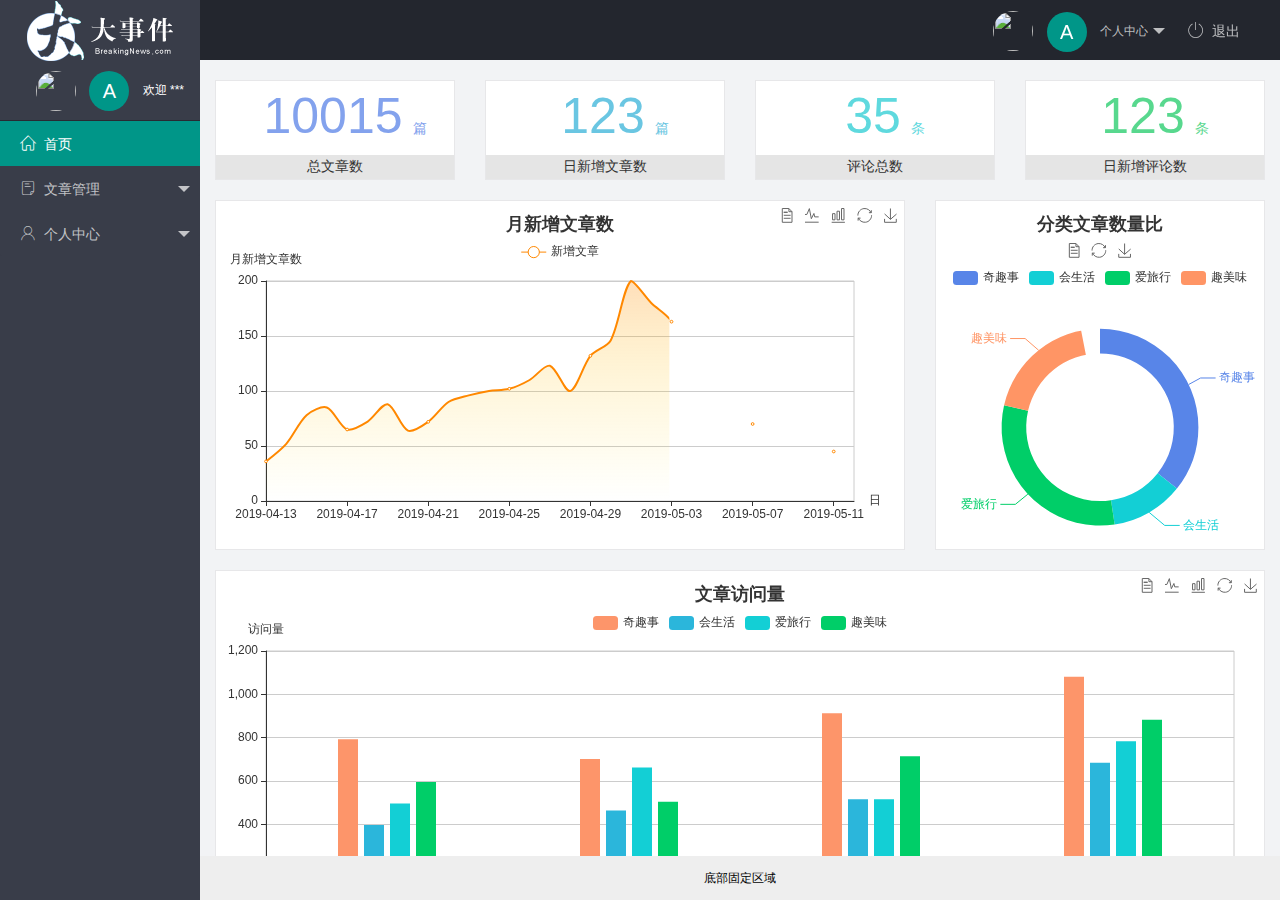
==== index.html @ 69f1c102 "5.17下午" ====
<!DOCTYPE html>
<html lang="en">
  <head>
    <meta charset="UTF-8" />
    <meta http-equiv="X-UA-Compatible" content="IE=edge" />
    <meta name="viewport" content="width=device-width, initial-scale=1.0" />
    <title>Document</title>
    <link rel="stylesheet" href="/assets/lib/layui/css/layui.css" />
    <link rel="stylesheet" href="/assets/fonts/iconfont.css">
    <link rel="stylesheet" href="/assets/css/index.css">
  </head>
  <body>
    <div class="layui-layout layui-layout-admin">
      <div class="layui-header">
        <div class="layui-logo layui-hide-xs layui-bg-black">
          <img src="/assets/images/logo.png" alt="" />
        </div>

        <ul class="layui-nav layui-layout-right">
          <li class="layui-nav-item layui-hide layui-show-md-inline-block">
            <a href="javascript:;" class="userinfo">
                <img src="http://t.cn/RCzsdCq" class="layui-nav-img" />
                <span class="text-avatar">A</span>
                个人中心
              </a>
            <dl class="layui-nav-child">
              <dd><a href="">基本资料</a></dd>
              <dd><a href="">更换头像</a></dd>
              <dd><a href="">重置密码</a></dd>
            </dl>
          </li>
          <li class="layui-nav-item" lay-header-event="menuRight" lay-unselect>
            <a href="javascript:;"><span class="iconfont icon-tuichu"></span>退出</a>
        </li>
        </ul>
      </div>

      <div class="layui-side layui-bg-black">
        <div class="layui-side-scroll">
            <!-- 左侧侧边栏上面头像 -->
        <div class="userinfo">
        <img src="http://t.cn/RCzsdCq" class="layui-nav-img" />
         <span class="text-avatar">A</span>
         <span id="welcome">欢迎 ***</span>
           </div>
            <!-- 左侧导航区域（可配合layui已有的垂直导航） -->
            <ul class="layui-nav layui-nav-tree" lay-shrink="all">
                <li class="layui-nav-item layui-this">
                    <a href="/home/dashboard.html" target="fm"><span class="iconfont icon-home"></span>首页</a>
                  </li>
                <li class="layui-nav-item">
                    <a class="" href="javascript:;"><span class="iconfont icon-16"></span>文章管理</a>
                    <dl class="layui-nav-child">
                        <dd><a href="javascript:;"><i class="layui-icon layui-icon-app"></i>文章类别</a></dd>
                        <dd><a href="javascript:;"><i class="layui-icon layui-icon-app"></i>文章列表</a></dd>
                        <dd><a href="javascript:;"><i class="layui-icon layui-icon-app"></i>发布文章</a></dd>
                    </dl>
                </li>
                <li class="layui-nav-item">
                    <a href="javascript:;"><span class="iconfont icon-user"></span>个人中心</a>
                    <dl class="layui-nav-child">
                        <dd><a href="javascript:;"><i class="layui-icon layui-icon-app"></i>基本资料</a></dd>
                        <dd><a href="javascript:;"><i class="layui-icon layui-icon-app"></i>更换头像</a></dd>
                        <dd><a href="javascript:;"><i class="layui-icon layui-icon-app"></i>重置密码</a></dd>
                    </dl>
                </li>
            </ul>
        </div>
    </div>

    <div class="layui-body">
        <!-- 内容主体区域 -->
        <iframe name="fm" src="/home/dashboard.html" frameborder="0"></iframe>
    </div>

      <div class="layui-footer">
        <!-- 底部固定区域 -->
        底部固定区域
      </div>
    </div>
    <script src="/assets/lib/layui/layui.all.js"></script>
    <script src="/assets/lib/jquery.js"></script>
    <script src="/assets/js/baseAPI.js"></script>
    <script src="/assets/js/index.js"></script>

  </body>
</html>
---- assets/lib/layui/css/layui.css ----
/** layui-v2.5.5 MIT License By https://www.layui.com */
 .layui-inline,img{display:inline-block;vertical-align:middle}h1,h2,h3,h4,h5,h6{font-weight:400}.layui-edge,.layui-header,.layui-inline,.layui-main{position:relative}.layui-body,.layui-edge,.layui-elip{overflow:hidden}.layui-btn,.layui-edge,.layui-inline,img{vertical-align:middle}.layui-btn,.layui-disabled,.layui-icon,.layui-unselect{-moz-user-select:none;-webkit-user-select:none;-ms-user-select:none}.layui-elip,.layui-form-checkbox span,.layui-form-pane .layui-form-label{text-overflow:ellipsis;white-space:nowrap}.layui-breadcrumb,.layui-tree-btnGroup{visibility:hidden}blockquote,body,button,dd,div,dl,dt,form,h1,h2,h3,h4,h5,h6,input,li,ol,p,pre,td,textarea,th,ul{margin:0;padding:0;-webkit-tap-highlight-color:rgba(0,0,0,0)}a:active,a:hover{outline:0}img{border:none}li{list-style:none}table{border-collapse:collapse;border-spacing:0}h4,h5,h6{font-size:100%}button,input,optgroup,option,select,textarea{font-family:inherit;font-size:inherit;font-style:inherit;font-weight:inherit;outline:0}pre{white-space:pre-wrap;white-space:-moz-pre-wrap;white-space:-pre-wrap;white-space:-o-pre-wrap;word-wrap:break-word}body{line-height:24px;font:14px Helvetica Neue,Helvetica,PingFang SC,Tahoma,Arial,sans-serif}hr{height:1px;margin:10px 0;border:0;clear:both}a{color:#333;text-decoration:none}a:hover{color:#777}a cite{font-style:normal;*cursor:pointer}.layui-border-box,.layui-border-box *{box-sizing:border-box}.layui-box,.layui-box *{box-sizing:content-box}.layui-clear{clear:both;*zoom:1}.layui-clear:after{content:'\20';clear:both;*zoom:1;display:block;height:0}.layui-inline{*display:inline;*zoom:1}.layui-edge{display:inline-block;width:0;height:0;border-width:6px;border-style:dashed;border-color:transparent}.layui-edge-top{top:-4px;border-bottom-color:#999;border-bottom-style:solid}.layui-edge-right{border-left-color:#999;border-left-style:solid}.layui-edge-bottom{top:2px;border-top-color:#999;border-top-style:solid}.layui-edge-left{border-right-color:#999;border-right-style:solid}.layui-disabled,.layui-disabled:hover{color:#d2d2d2!important;cursor:not-allowed!important}.layui-circle{border-radius:100%}.layui-show{display:block!important}.layui-hide{display:none!important}@font-face{font-family:layui-icon;src:url(../font/iconfont.eot?v=250);src:url(../font/iconfont.eot?v=250#iefix) format('embedded-opentype'),url(../font/iconfont.woff2?v=250) format('woff2'),url(../font/iconfont.woff?v=250) format('woff'),url(../font/iconfont.ttf?v=250) format('truetype'),url(../font/iconfont.svg?v=250#layui-icon) format('svg')}.layui-icon{font-family:layui-icon!important;font-size:16px;font-style:normal;-webkit-font-smoothing:antialiased;-moz-osx-font-smoothing:grayscale}.layui-icon-reply-fill:before{content:"\e611"}.layui-icon-set-fill:before{content:"\e614"}.layui-icon-menu-fill:before{content:"\e60f"}.layui-icon-search:before{content:"\e615"}.layui-icon-share:before{content:"\e641"}.layui-icon-set-sm:before{content:"\e620"}.layui-icon-engine:before{content:"\e628"}.layui-icon-close:before{content:"\1006"}.layui-icon-close-fill:before{content:"\1007"}.layui-icon-chart-screen:before{content:"\e629"}.layui-icon-star:before{content:"\e600"}.layui-icon-circle-dot:before{content:"\e617"}.layui-icon-chat:before{content:"\e606"}.layui-icon-release:before{content:"\e609"}.layui-icon-list:before{content:"\e60a"}.layui-icon-chart:before{content:"\e62c"}.layui-icon-ok-circle:before{content:"\1005"}.layui-icon-layim-theme:before{content:"\e61b"}.layui-icon-table:before{content:"\e62d"}.layui-icon-right:before{content:"\e602"}.layui-icon-left:before{content:"\e603"}.layui-icon-cart-simple:before{content:"\e698"}.layui-icon-face-cry:before{content:"\e69c"}.layui-icon-face-smile:before{content:"\e6af"}.layui-icon-survey:before{content:"\e6b2"}.layui-icon-tree:before{content:"\e62e"}.layui-icon-upload-circle:before{content:"\e62f"}.layui-icon-add-circle:before{content:"\e61f"}.layui-icon-download-circle:before{content:"\e601"}.layui-icon-templeate-1:before{content:"\e630"}.layui-icon-util:before{content:"\e631"}.layui-icon-face-surprised:before{content:"\e664"}.layui-icon-edit:before{content:"\e642"}.layui-icon-speaker:before{content:"\e645"}.layui-icon-down:before{content:"\e61a"}.layui-icon-file:before{content:"\e621"}.layui-icon-layouts:before{content:"\e632"}.layui-icon-rate-half:before{content:"\e6c9"}.layui-icon-add-circle-fine:before{content:"\e608"}.layui-icon-prev-circle:before{content:"\e633"}.layui-icon-read:before{content:"\e705"}.layui-icon-404:before{content:"\e61c"}.layui-icon-carousel:before{content:"\e634"}.layui-icon-help:before{content:"\e607"}.layui-icon-code-circle:before{content:"\e635"}.layui-icon-water:before{content:"\e636"}.layui-icon-username:before{content:"\e66f"}.layui-icon-find-fill:before{content:"\e670"}.layui-icon-about:before{content:"\e60b"}.layui-icon-location:before{content:"\e715"}.layui-icon-up:before{content:"\e619"}.layui-icon-pause:before{content:"\e651"}.layui-icon-date:before{content:"\e637"}.layui-icon-layim-uploadfile:before{content:"\e61d"}.layui-icon-delete:before{content:"\e640"}.layui-icon-play:before{content:"\e652"}.layui-icon-top:before{content:"\e604"}.layui-icon-friends:before{content:"\e612"}.layui-icon-refresh-3:before{content:"\e9aa"}.layui-icon-ok:before{content:"\e605"}.layui-icon-layer:before{content:"\e638"}.layui-icon-face-smile-fine:before{content:"\e60c"}.layui-icon-dollar:before{content:"\e659"}.layui-icon-group:before{content:"\e613"}.layui-icon-layim-download:before{content:"\e61e"}.layui-icon-picture-fine:before{content:"\e60d"}.layui-icon-link:before{content:"\e64c"}.layui-icon-diamond:before{content:"\e735"}.layui-icon-log:before{content:"\e60e"}.layui-icon-rate-solid:before{content:"\e67a"}.layui-icon-fonts-del:before{content:"\e64f"}.layui-icon-unlink:before{content:"\e64d"}.layui-icon-fonts-clear:before{content:"\e639"}.layui-icon-triangle-r:before{content:"\e623"}.layui-icon-circle:before{content:"\e63f"}.layui-icon-radio:before{content:"\e643"}.layui-icon-align-center:before{content:"\e647"}.layui-icon-align-right:before{content:"\e648"}.layui-icon-align-left:before{content:"\e649"}.layui-icon-loading-1:before{content:"\e63e"}.layui-icon-return:before{content:"\e65c"}.layui-icon-fonts-strong:before{content:"\e62b"}.layui-icon-upload:before{content:"\e67c"}.layui-icon-dialogue:before{content:"\e63a"}.layui-icon-video:before{content:"\e6ed"}.layui-icon-headset:before{content:"\e6fc"}.layui-icon-cellphone-fine:before{content:"\e63b"}.layui-icon-add-1:before{content:"\e654"}.layui-icon-face-smile-b:before{content:"\e650"}.layui-icon-fonts-html:before{content:"\e64b"}.layui-icon-form:before{content:"\e63c"}.layui-icon-cart:before{content:"\e657"}.layui-icon-camera-fill:before{content:"\e65d"}.layui-icon-tabs:before{content:"\e62a"}.layui-icon-fonts-code:before{content:"\e64e"}.layui-icon-fire:before{content:"\e756"}.layui-icon-set:before{content:"\e716"}.layui-icon-fonts-u:before{content:"\e646"}.layui-icon-triangle-d:before{content:"\e625"}.layui-icon-tips:before{content:"\e702"}.layui-icon-picture:before{content:"\e64a"}.layui-icon-more-vertical:before{content:"\e671"}.layui-icon-flag:before{content:"\e66c"}.layui-icon-loading:before{content:"\e63d"}.layui-icon-fonts-i:before{content:"\e644"}.layui-icon-refresh-1:before{content:"\e666"}.layui-icon-rmb:before{content:"\e65e"}.layui-icon-home:before{content:"\e68e"}.layui-icon-user:before{content:"\e770"}.layui-icon-notice:before{content:"\e667"}.layui-icon-login-weibo:before{content:"\e675"}.layui-icon-voice:before{content:"\e688"}.layui-icon-upload-drag:before{content:"\e681"}.layui-icon-login-qq:before{content:"\e676"}.layui-icon-snowflake:before{content:"\e6b1"}.layui-icon-file-b:before{content:"\e655"}.layui-icon-template:before{content:"\e663"}.layui-icon-auz:before{content:"\e672"}.layui-icon-console:before{content:"\e665"}.layui-icon-app:before{content:"\e653"}.layui-icon-prev:before{content:"\e65a"}.layui-icon-website:before{content:"\e7ae"}.layui-icon-next:before{content:"\e65b"}.layui-icon-component:before{content:"\e857"}.layui-icon-more:before{content:"\e65f"}.layui-icon-login-wechat:before{content:"\e677"}.layui-icon-shrink-right:before{content:"\e668"}.layui-icon-spread-left:before{content:"\e66b"}.layui-icon-camera:before{content:"\e660"}.layui-icon-note:before{content:"\e66e"}.layui-icon-refresh:before{content:"\e669"}.layui-icon-female:before{content:"\e661"}.layui-icon-male:before{content:"\e662"}.layui-icon-password:before{content:"\e673"}.layui-icon-senior:before{content:"\e674"}.layui-icon-theme:before{content:"\e66a"}.layui-icon-tread:before{content:"\e6c5"}.layui-icon-praise:before{content:"\e6c6"}.layui-icon-star-fill:before{content:"\e658"}.layui-icon-rate:before{content:"\e67b"}.layui-icon-template-1:before{content:"\e656"}.layui-icon-vercode:before{content:"\e679"}.layui-icon-cellphone:before{content:"\e678"}.layui-icon-screen-full:before{content:"\e622"}.layui-icon-screen-restore:before{content:"\e758"}.layui-icon-cols:before{content:"\e610"}.layui-icon-export:before{content:"\e67d"}.layui-icon-print:before{content:"\e66d"}.layui-icon-slider:before{content:"\e714"}.layui-icon-addition:before{content:"\e624"}.layui-icon-subtraction:before{content:"\e67e"}.layui-icon-service:before{content:"\e626"}.layui-icon-transfer:before{content:"\e691"}.layui-main{width:1140px;margin:0 auto}.layui-header{z-index:1000;height:60px}.layui-header a:hover{transition:all .5s;-webkit-transition:all .5s}.layui-side{position:fixed;left:0;top:0;bottom:0;z-index:999;width:200px;overflow-x:hidden}.layui-side-scroll{position:relative;width:220px;height:100%;overflow-x:hidden}.layui-body{position:absolute;left:200px;right:0;top:0;bottom:0;z-index:998;width:auto;overflow-y:auto;box-sizing:border-box}.layui-layout-body{overflow:hidden}.layui-layout-admin .layui-header{background-color:#23262E}.layui-layout-admin .layui-side{top:60px;width:200px;overflow-x:hidden}.layui-layout-admin .layui-body{position:fixed;top:60px;bottom:44px}.layui-layout-admin .layui-main{width:auto;margin:0 15px}.layui-layout-admin .layui-footer{position:fixed;left:200px;right:0;bottom:0;height:44px;line-height:44px;padding:0 15px;background-color:#eee}.layui-layout-admin .layui-logo{position:absolute;left:0;top:0;width:200px;height:100%;line-height:60px;text-align:center;color:#009688;font-size:16px}.layui-layout-admin .layui-header .layui-nav{background:0 0}.layui-layout-left{position:absolute!important;left:200px;top:0}.layui-layout-right{position:absolute!important;right:0;top:0}.layui-container{position:relative;margin:0 auto;padding:0 15px;box-sizing:border-box}.layui-fluid{position:relative;margin:0 auto;padding:0 15px}.layui-row:after,.layui-row:before{content:'';display:block;clear:both}.layui-col-lg1,.layui-col-lg10,.layui-col-lg11,.layui-col-lg12,.layui-col-lg2,.layui-col-lg3,.layui-col-lg4,.layui-col-lg5,.layui-col-lg6,.layui-col-lg7,.layui-col-lg8,.layui-col-lg9,.layui-col-md1,.layui-col-md10,.layui-col-md11,.layui-col-md12,.layui-col-md2,.layui-col-md3,.layui-col-md4,.layui-col-md5,.layui-col-md6,.layui-col-md7,.layui-col-md8,.layui-col-md9,.layui-col-sm1,.layui-col-sm10,.layui-col-sm11,.layui-col-sm12,.layui-col-sm2,.layui-col-sm3,.layui-col-sm4,.layui-col-sm5,.layui-col-sm6,.layui-col-sm7,.layui-col-sm8,.layui-col-sm9,.layui-col-xs1,.layui-col-xs10,.layui-col-xs11,.layui-col-xs12,.layui-col-xs2,.layui-col-xs3,.layui-col-xs4,.layui-col-xs5,.layui-col-xs6,.layui-col-xs7,.layui-col-xs8,.layui-col-xs9{position:relative;display:block;box-sizing:border-box}.layui-col-xs1,.layui-col-xs10,.layui-col-xs11,.layui-col-xs12,.layui-col-xs2,.layui-col-xs3,.layui-col-xs4,.layui-col-xs5,.layui-col-xs6,.layui-col-xs7,.layui-col-xs8,.layui-col-xs9{float:left}.layui-col-xs1{width:8.33333333%}.layui-col-xs2{width:16.66666667%}.layui-col-xs3{width:25%}.layui-col-xs4{width:33.33333333%}.layui-col-xs5{width:41.66666667%}.layui-col-xs6{width:50%}.layui-col-xs7{width:58.33333333%}.layui-col-xs8{width:66.66666667%}.layui-col-xs9{width:75%}.layui-col-xs10{width:83.33333333%}.layui-col-xs11{width:91.66666667%}.layui-col-xs12{width:100%}.layui-col-xs-offset1{margin-left:8.33333333%}.layui-col-xs-offset2{margin-left:16.66666667%}.layui-col-xs-offset3{margin-left:25%}.layui-col-xs-offset4{margin-left:33.33333333%}.layui-col-xs-offset5{margin-left:41.66666667%}.layui-col-xs-offset6{margin-left:50%}.layui-col-xs-offset7{margin-left:58.33333333%}.layui-col-xs-offset8{margin-left:66.66666667%}.layui-col-xs-offset9{margin-left:75%}.layui-col-xs-offset10{margin-left:83.33333333%}.layui-col-xs-offset11{margin-left:91.66666667%}.layui-col-xs-offset12{margin-left:100%}@media screen and (max-width:768px){.layui-hide-xs{display:none!important}.layui-show-xs-block{display:block!important}.layui-show-xs-inline{display:inline!important}.layui-show-xs-inline-block{display:inline-block!important}}@media screen and (min-width:768px){.layui-container{width:750px}.layui-hide-sm{display:none!important}.layui-show-sm-block{display:block!important}.layui-show-sm-inline{display:inline!important}.layui-show-sm-inline-block{display:inline-block!important}.layui-col-sm1,.layui-col-sm10,.layui-col-sm11,.layui-col-sm12,.layui-col-sm2,.layui-col-sm3,.layui-col-sm4,.layui-col-sm5,.layui-col-sm6,.layui-col-sm7,.layui-col-sm8,.layui-col-sm9{float:left}.layui-col-sm1{width:8.33333333%}.layui-col-sm2{width:16.66666667%}.layui-col-sm3{width:25%}.layui-col-sm4{width:33.33333333%}.layui-col-sm5{width:41.66666667%}.layui-col-sm6{width:50%}.layui-col-sm7{width:58.33333333%}.layui-col-sm8{width:66.66666667%}.layui-col-sm9{width:75%}.layui-col-sm10{width:83.33333333%}.layui-col-sm11{width:91.66666667%}.layui-col-sm12{width:100%}.layui-col-sm-offset1{margin-left:8.33333333%}.layui-col-sm-offset2{margin-left:16.66666667%}.layui-col-sm-offset3{margin-left:25%}.layui-col-sm-offset4{margin-left:33.33333333%}.layui-col-sm-offset5{margin-left:41.66666667%}.layui-col-sm-offset6{margin-left:50%}.layui-col-sm-offset7{margin-left:58.33333333%}.layui-col-sm-offset8{margin-left:66.66666667%}.layui-col-sm-offset9{margin-left:75%}.layui-col-sm-offset10{margin-left:83.33333333%}.layui-col-sm-offset11{margin-left:91.66666667%}.layui-col-sm-offset12{margin-left:100%}}@media screen and (min-width:992px){.layui-container{width:970px}.layui-hide-md{display:none!important}.layui-show-md-block{display:block!important}.layui-show-md-inline{display:inline!important}.layui-show-md-inline-block{display:inline-block!important}.layui-col-md1,.layui-col-md10,.layui-col-md11,.layui-col-md12,.layui-col-md2,.layui-col-md3,.layui-col-md4,.layui-col-md5,.layui-col-md6,.layui-col-md7,.layui-col-md8,.layui-col-md9{float:left}.layui-col-md1{width:8.33333333%}.layui-col-md2{width:16.66666667%}.layui-col-md3{width:25%}.layui-col-md4{width:33.33333333%}.layui-col-md5{width:41.66666667%}.layui-col-md6{width:50%}.layui-col-md7{width:58.33333333%}.layui-col-md8{width:66.66666667%}.layui-col-md9{width:75%}.layui-col-md10{width:83.33333333%}.layui-col-md11{width:91.66666667%}.layui-col-md12{width:100%}.layui-col-md-offset1{margin-left:8.33333333%}.layui-col-md-offset2{margin-left:16.66666667%}.layui-col-md-offset3{margin-left:25%}.layui-col-md-offset4{margin-left:33.33333333%}.layui-col-md-offset5{margin-left:41.66666667%}.layui-col-md-offset6{margin-left:50%}.layui-col-md-offset7{margin-left:58.33333333%}.layui-col-md-offset8{margin-left:66.66666667%}.layui-col-md-offset9{margin-left:75%}.layui-col-md-offset10{margin-left:83.33333333%}.layui-col-md-offset11{margin-left:91.66666667%}.layui-col-md-offset12{margin-left:100%}}@media screen and (min-width:1200px){.layui-container{width:1170px}.layui-hide-lg{display:none!important}.layui-show-lg-block{display:block!important}.layui-show-lg-inline{display:inline!important}.layui-show-lg-inline-block{display:inline-block!important}.layui-col-lg1,.layui-col-lg10,.layui-col-lg11,.layui-col-lg12,.layui-col-lg2,.layui-col-lg3,.layui-col-lg4,.layui-col-lg5,.layui-col-lg6,.layui-col-lg7,.layui-col-lg8,.layui-col-lg9{float:left}.layui-col-lg1{width:8.33333333%}.layui-col-lg2{width:16.66666667%}.layui-col-lg3{width:25%}.layui-col-lg4{width:33.33333333%}.layui-col-lg5{width:41.66666667%}.layui-col-lg6{width:50%}.layui-col-lg7{width:58.33333333%}.layui-col-lg8{width:66.66666667%}.layui-col-lg9{width:75%}.layui-col-lg10{width:83.33333333%}.layui-col-lg11{width:91.66666667%}.layui-col-lg12{width:100%}.layui-col-lg-offset1{margin-left:8.33333333%}.layui-col-lg-offset2{margin-left:16.66666667%}.layui-col-lg-offset3{margin-left:25%}.layui-col-lg-offset4{margin-left:33.33333333%}.layui-col-lg-offset5{margin-left:41.66666667%}.layui-col-lg-offset6{margin-left:50%}.layui-col-lg-offset7{margin-left:58.33333333%}.layui-col-lg-offset8{margin-left:66.66666667%}.layui-col-lg-offset9{margin-left:75%}.layui-col-lg-offset10{margin-left:83.33333333%}.layui-col-lg-offset11{margin-left:91.66666667%}.layui-col-lg-offset12{margin-left:100%}}.layui-col-space1{margin:-.5px}.layui-col-space1>*{padding:.5px}.layui-col-space3{margin:-1.5px}.layui-col-space3>*{padding:1.5px}.layui-col-space5{margin:-2.5px}.layui-col-space5>*{padding:2.5px}.layui-col-space8{margin:-3.5px}.layui-col-space8>*{padding:3.5px}.layui-col-space10{margin:-5px}.layui-col-space10>*{padding:5px}.layui-col-space12{margin:-6px}.layui-col-space12>*{padding:6px}.layui-col-space15{margin:-7.5px}.layui-col-space15>*{padding:7.5px}.layui-col-space18{margin:-9px}.layui-col-space18>*{padding:9px}.layui-col-space20{margin:-10px}.layui-col-space20>*{padding:10px}.layui-col-space22{margin:-11px}.layui-col-space22>*{padding:11px}.layui-col-space25{margin:-12.5px}.layui-col-space25>*{padding:12.5px}.layui-col-space30{margin:-15px}.layui-col-space30>*{padding:15px}.layui-btn,.layui-input,.layui-select,.layui-textarea,.layui-upload-button{outline:0;-webkit-appearance:none;transition:all .3s;-webkit-transition:all .3s;box-sizing:border-box}.layui-elem-quote{margin-bottom:10px;padding:15px;line-height:22px;border-left:5px solid #009688;border-radius:0 2px 2px 0;background-color:#f2f2f2}.layui-quote-nm{border-style:solid;border-width:1px 1px 1px 5px;background:0 0}.layui-elem-field{margin-bottom:10px;padding:0;border-width:1px;border-style:solid}.layui-elem-field legend{margin-left:20px;padding:0 10px;font-size:20px;font-weight:300}.layui-field-title{margin:10px 0 20px;border-width:1px 0 0}.layui-field-box{padding:10px 15px}.layui-field-title .layui-field-box{padding:10px 0}.layui-progress{position:relative;height:6px;border-radius:20px;background-color:#e2e2e2}.layui-progress-bar{position:absolute;left:0;top:0;width:0;max-width:100%;height:6px;border-radius:20px;text-align:right;background-color:#5FB878;transition:all .3s;-webkit-transition:all .3s}.layui-progress-big,.layui-progress-big .layui-progress-bar{height:18px;line-height:18px}.layui-progress-text{position:relative;top:-20px;line-height:18px;font-size:12px;color:#666}.layui-progress-big .layui-progress-text{position:static;padding:0 10px;color:#fff}.layui-collapse{border-width:1px;border-style:solid;border-radius:2px}.layui-colla-content,.layui-colla-item{border-top-width:1px;border-top-style:solid}.layui-colla-item:first-child{border-top:none}.layui-colla-title{position:relative;height:42px;line-height:42px;padding:0 15px 0 35px;color:#333;background-color:#f2f2f2;cursor:pointer;font-size:14px;overflow:hidden}.layui-colla-content{display:none;padding:10px 15px;line-height:22px;color:#666}.layui-colla-icon{position:absolute;left:15px;top:0;font-size:14px}.layui-card{margin-bottom:15px;border-radius:2px;background-color:#fff;box-shadow:0 1px 2px 0 rgba(0,0,0,.05)}.layui-card:last-child{margin-bottom:0}.layui-card-header{position:relative;height:42px;line-height:42px;padding:0 15px;border-bottom:1px solid #f6f6f6;color:#333;border-radius:2px 2px 0 0;font-size:14px}.layui-bg-black,.layui-bg-blue,.layui-bg-cyan,.layui-bg-green,.layui-bg-orange,.layui-bg-red{color:#fff!important}.layui-card-body{position:relative;padding:10px 15px;line-height:24px}.layui-card-body[pad15]{padding:15px}.layui-card-body[pad20]{padding:20px}.layui-card-body .layui-table{margin:5px 0}.layui-card .layui-tab{margin:0}.layui-panel-window{position:relative;padding:15px;border-radius:0;border-top:5px solid #E6E6E6;background-color:#fff}.layui-auxiliar-moving{position:fixed;left:0;right:0;top:0;bottom:0;width:100%;height:100%;background:0 0;z-index:9999999999}.layui-form-label,.layui-form-mid,.layui-form-select,.layui-input-block,.layui-input-inline,.layui-textarea{position:relative}.layui-bg-red{background-color:#FF5722!important}.layui-bg-orange{background-color:#FFB800!important}.layui-bg-green{background-color:#009688!important}.layui-bg-cyan{background-color:#2F4056!important}.layui-bg-blue{background-color:#1E9FFF!important}.layui-bg-black{background-color:#393D49!important}.layui-bg-gray{background-color:#eee!important;color:#666!important}.layui-badge-rim,.layui-colla-content,.layui-colla-item,.layui-collapse,.layui-elem-field,.layui-form-pane .layui-form-item[pane],.layui-form-pane .layui-form-label,.layui-input,.layui-layedit,.layui-layedit-tool,.layui-quote-nm,.layui-select,.layui-tab-bar,.layui-tab-card,.layui-tab-title,.layui-tab-title .layui-this:after,.layui-textarea{border-color:#e6e6e6}.layui-timeline-item:before,hr{background-color:#e6e6e6}.layui-text{line-height:22px;font-size:14px;color:#666}.layui-text h1,.layui-text h2,.layui-text h3{font-weight:500;color:#333}.layui-text h1{font-size:30px}.layui-text h2{font-size:24px}.layui-text h3{font-size:18px}.layui-text a:not(.layui-btn){color:#01AAED}.layui-text a:not(.layui-btn):hover{text-decoration:underline}.layui-text ul{padding:5px 0 5px 15px}.layui-text ul li{margin-top:5px;list-style-type:disc}.layui-text em,.layui-word-aux{color:#999!important;padding:0 5px!important}.layui-btn{display:inline-block;height:38px;line-height:38px;padding:0 18px;background-color:#009688;color:#fff;white-space:nowrap;text-align:center;font-size:14px;border:none;border-radius:2px;cursor:pointer}.layui-btn:hover{opacity:.8;filter:alpha(opacity=80);color:#fff}.layui-btn:active{opacity:1;filter:alpha(opacity=100)}.layui-btn+.layui-btn{margin-left:10px}.layui-btn-container{font-size:0}.layui-btn-container .layui-btn{margin-right:10px;margin-bottom:10px}.layui-btn-container .layui-btn+.layui-btn{margin-left:0}.layui-table .layui-btn-container .layui-btn{margin-bottom:9px}.layui-btn-radius{border-radius:100px}.layui-btn .layui-icon{margin-right:3px;font-size:18px;vertical-align:bottom;vertical-align:middle\9}.layui-btn-primary{border:1px solid #C9C9C9;background-color:#fff;color:#555}.layui-btn-primary:hover{border-color:#009688;color:#333}.layui-btn-normal{background-color:#1E9FFF}.layui-btn-warm{background-color:#FFB800}.layui-btn-danger{background-color:#FF5722}.layui-btn-checked{background-color:#5FB878}.layui-btn-disabled,.layui-btn-disabled:active,.layui-btn-disabled:hover{border:1px solid #e6e6e6;background-color:#FBFBFB;color:#C9C9C9;cursor:not-allowed;opacity:1}.layui-btn-lg{height:44px;line-height:44px;padding:0 25px;font-size:16px}.layui-btn-sm{height:30px;line-height:30px;padding:0 10px;font-size:12px}.layui-btn-sm i{font-size:16px!important}.layui-btn-xs{height:22px;line-height:22px;padding:0 5px;font-size:12px}.layui-btn-xs i{font-size:14px!important}.layui-btn-group{display:inline-block;vertical-align:middle;font-size:0}.layui-btn-group .layui-btn{margin-left:0!important;margin-right:0!important;border-left:1px solid rgba(255,255,255,.5);border-radius:0}.layui-btn-group .layui-btn-primary{border-left:none}.layui-btn-group .layui-btn-primary:hover{border-color:#C9C9C9;color:#009688}.layui-btn-group .layui-btn:first-child{border-left:none;border-radius:2px 0 0 2px}.layui-btn-group .layui-btn-primary:first-child{border-left:1px solid #c9c9c9}.layui-btn-group .layui-btn:last-child{border-radius:0 2px 2px 0}.layui-btn-group .layui-btn+.layui-btn{margin-left:0}.layui-btn-group+.layui-btn-group{margin-left:10px}.layui-btn-fluid{width:100%}.layui-input,.layui-select,.layui-textarea{height:38px;line-height:1.3;line-height:38px\9;border-width:1px;border-style:solid;background-color:#fff;border-radius:2px}.layui-input::-webkit-input-placeholder,.layui-select::-webkit-input-placeholder,.layui-textarea::-webkit-input-placeholder{line-height:1.3}.layui-input,.layui-textarea{display:block;width:100%;padding-left:10px}.layui-input:hover,.layui-textarea:hover{border-color:#D2D2D2!important}.layui-input:focus,.layui-textarea:focus{border-color:#C9C9C9!important}.layui-textarea{min-height:100px;height:auto;line-height:20px;padding:6px 10px;resize:vertical}.layui-select{padding:0 10px}.layui-form input[type=checkbox],.layui-form input[type=radio],.layui-form select{display:none}.layui-form [lay-ignore]{display:initial}.layui-form-item{margin-bottom:15px;clear:both;*zoom:1}.layui-form-item:after{content:'\20';clear:both;*zoom:1;display:block;height:0}.layui-form-label{float:left;display:block;padding:9px 15px;width:80px;font-weight:400;line-height:20px;text-align:right}.layui-form-label-col{display:block;float:none;padding:9px 0;line-height:20px;text-align:left}.layui-form-item .layui-inline{margin-bottom:5px;margin-right:10px}.layui-input-block{margin-left:110px;min-height:36px}.layui-input-inline{display:inline-block;vertical-align:middle}.layui-form-item .layui-input-inline{float:left;width:190px;margin-right:10px}.layui-form-text .layui-input-inline{width:auto}.layui-form-mid{float:left;display:block;padding:9px 0!important;line-height:20px;margin-right:10px}.layui-form-danger+.layui-form-select .layui-input,.layui-form-danger:focus{border-color:#FF5722!important}.layui-form-select .layui-input{padding-right:30px;cursor:pointer}.layui-form-select .layui-edge{position:absolute;right:10px;top:50%;margin-top:-3px;cursor:pointer;border-width:6px;border-top-color:#c2c2c2;border-top-style:solid;transition:all .3s;-webkit-transition:all .3s}.layui-form-select dl{display:none;position:absolute;left:0;top:42px;padding:5px 0;z-index:899;min-width:100%;border:1px solid #d2d2d2;max-height:300px;overflow-y:auto;background-color:#fff;border-radius:2px;box-shadow:0 2px 4px rgba(0,0,0,.12);box-sizing:border-box}.layui-form-select dl dd,.layui-form-select dl dt{padding:0 10px;line-height:36px;white-space:nowrap;overflow:hidden;text-overflow:ellipsis}.layui-form-select dl dt{font-size:12px;color:#999}.layui-form-select dl dd{cursor:pointer}.layui-form-select dl dd:hover{background-color:#f2f2f2;-webkit-transition:.5s all;transition:.5s all}.layui-form-select .layui-select-group dd{padding-left:20px}.layui-form-select dl dd.layui-select-tips{padding-left:10px!important;color:#999}.layui-form-select dl dd.layui-this{background-color:#5FB878;color:#fff}.layui-form-checkbox,.layui-form-select dl dd.layui-disabled{background-color:#fff}.layui-form-selected dl{display:block}.layui-form-checkbox,.layui-form-checkbox *,.layui-form-switch{display:inline-block;vertical-align:middle}.layui-form-selected .layui-edge{margin-top:-9px;-webkit-transform:rotate(180deg);transform:rotate(180deg);margin-top:-3px\9}:root .layui-form-selected .layui-edge{margin-top:-9px\0/IE9}.layui-form-selectup dl{top:auto;bottom:42px}.layui-select-none{margin:5px 0;text-align:center;color:#999}.layui-select-disabled .layui-disabled{border-color:#eee!important}.layui-select-disabled .layui-edge{border-top-color:#d2d2d2}.layui-form-checkbox{position:relative;height:30px;line-height:30px;margin-right:10px;padding-right:30px;cursor:pointer;font-size:0;-webkit-transition:.1s linear;transition:.1s linear;box-sizing:border-box}.layui-form-checkbox span{padding:0 10px;height:100%;font-size:14px;border-radius:2px 0 0 2px;background-color:#d2d2d2;color:#fff;overflow:hidden}.layui-form-checkbox:hover span{background-color:#c2c2c2}.layui-form-checkbox i{position:absolute;right:0;top:0;width:30px;height:28px;border:1px solid #d2d2d2;border-left:none;border-radius:0 2px 2px 0;color:#fff;font-size:20px;text-align:center}.layui-form-checkbox:hover i{border-color:#c2c2c2;color:#c2c2c2}.layui-form-checked,.layui-form-checked:hover{border-color:#5FB878}.layui-form-checked span,.layui-form-checked:hover span{background-color:#5FB878}.layui-form-checked i,.layui-form-checked:hover i{color:#5FB878}.layui-form-item .layui-form-checkbox{margin-top:4px}.layui-form-checkbox[lay-skin=primary]{height:auto!important;line-height:normal!important;min-width:18px;min-height:18px;border:none!important;margin-right:0;padding-left:28px;padding-right:0;background:0 0}.layui-form-checkbox[lay-skin=primary] span{padding-left:0;padding-right:15px;line-height:18px;background:0 0;color:#666}.layui-form-checkbox[lay-skin=primary] i{right:auto;left:0;width:16px;height:16px;line-height:16px;border:1px solid #d2d2d2;font-size:12px;border-radius:2px;background-color:#fff;-webkit-transition:.1s linear;transition:.1s linear}.layui-form-checkbox[lay-skin=primary]:hover i{border-color:#5FB878;color:#fff}.layui-form-checked[lay-skin=primary] i{border-color:#5FB878!important;background-color:#5FB878;color:#fff}.layui-checkbox-disbaled[lay-skin=primary] span{background:0 0!important;color:#c2c2c2}.layui-checkbox-disbaled[lay-skin=primary]:hover i{border-color:#d2d2d2}.layui-form-item .layui-form-checkbox[lay-skin=primary]{margin-top:10px}.layui-form-switch{position:relative;height:22px;line-height:22px;min-width:35px;padding:0 5px;margin-top:8px;border:1px solid #d2d2d2;border-radius:20px;cursor:pointer;background-color:#fff;-webkit-transition:.1s linear;transition:.1s linear}.layui-form-switch i{position:absolute;left:5px;top:3px;width:16px;height:16px;border-radius:20px;background-color:#d2d2d2;-webkit-transition:.1s linear;transition:.1s linear}.layui-form-switch em{position:relative;top:0;width:25px;margin-left:21px;padding:0!important;text-align:center!important;color:#999!important;font-style:normal!important;font-size:12px}.layui-form-onswitch{border-color:#5FB878;background-color:#5FB878}.layui-checkbox-disbaled,.layui-checkbox-disbaled i{border-color:#e2e2e2!important}.layui-form-onswitch i{left:100%;margin-left:-21px;background-color:#fff}.layui-form-onswitch em{margin-left:5px;margin-right:21px;color:#fff!important}.layui-checkbox-disbaled span{background-color:#e2e2e2!important}.layui-checkbox-disbaled:hover i{color:#fff!important}[lay-radio]{display:none}.layui-form-radio,.layui-form-radio *{display:inline-block;vertical-align:middle}.layui-form-radio{line-height:28px;margin:6px 10px 0 0;padding-right:10px;cursor:pointer;font-size:0}.layui-form-radio *{font-size:14px}.layui-form-radio>i{margin-right:8px;font-size:22px;color:#c2c2c2}.layui-form-radio>i:hover,.layui-form-radioed>i{color:#5FB878}.layui-radio-disbaled>i{color:#e2e2e2!important}.layui-form-pane .layui-form-label{width:110px;padding:8px 15px;height:38px;line-height:20px;border-width:1px;border-style:solid;border-radius:2px 0 0 2px;text-align:center;background-color:#FBFBFB;overflow:hidden;box-sizing:border-box}.layui-form-pane .layui-input-inline{margin-left:-1px}.layui-form-pane .layui-input-block{margin-left:110px;left:-1px}.layui-form-pane .layui-input{border-radius:0 2px 2px 0}.layui-form-pane .layui-form-text .layui-form-label{float:none;width:100%;border-radius:2px;box-sizing:border-box;text-align:left}.layui-form-pane .layui-form-text .layui-input-inline{display:block;margin:0;top:-1px;clear:both}.layui-form-pane .layui-form-text .layui-input-block{margin:0;left:0;top:-1px}.layui-form-pane .layui-form-text .layui-textarea{min-height:100px;border-radius:0 0 2px 2px}.layui-form-pane .layui-form-checkbox{margin:4px 0 4px 10px}.layui-form-pane .layui-form-radio,.layui-form-pane .layui-form-switch{margin-top:6px;margin-left:10px}.layui-form-pane .layui-form-item[pane]{position:relative;border-width:1px;border-style:solid}.layui-form-pane .layui-form-item[pane] .layui-form-label{position:absolute;left:0;top:0;height:100%;border-width:0 1px 0 0}.layui-form-pane .layui-form-item[pane] .layui-input-inline{margin-left:110px}@media screen and (max-width:450px){.layui-form-item .layui-form-label{text-overflow:ellipsis;overflow:hidden;white-space:nowrap}.layui-form-item .layui-inline{display:block;margin-right:0;margin-bottom:20px;clear:both}.layui-form-item .layui-inline:after{content:'\20';clear:both;display:block;height:0}.layui-form-item .layui-input-inline{display:block;float:none;left:-3px;width:auto;margin:0 0 10px 112px}.layui-form-item .layui-input-inline+.layui-form-mid{margin-left:110px;top:-5px;padding:0}.layui-form-item .layui-form-checkbox{margin-right:5px;margin-bottom:5px}}.layui-layedit{border-width:1px;border-style:solid;border-radius:2px}.layui-layedit-tool{padding:3px 5px;border-bottom-width:1px;border-bottom-style:solid;font-size:0}.layedit-tool-fixed{position:fixed;top:0;border-top:1px solid #e2e2e2}.layui-layedit-tool .layedit-tool-mid,.layui-layedit-tool .layui-icon{display:inline-block;vertical-align:middle;text-align:center;font-size:14px}.layui-layedit-tool .layui-icon{position:relative;width:32px;height:30px;line-height:30px;margin:3px 5px;color:#777;cursor:pointer;border-radius:2px}.layui-layedit-tool .layui-icon:hover{color:#393D49}.layui-layedit-tool .layui-icon:active{color:#000}.layui-layedit-tool .layedit-tool-active{background-color:#e2e2e2;color:#000}.layui-layedit-tool .layui-disabled,.layui-layedit-tool .layui-disabled:hover{color:#d2d2d2;cursor:not-allowed}.layui-layedit-tool .layedit-tool-mid{width:1px;height:18px;margin:0 10px;background-color:#d2d2d2}.layedit-tool-html{width:50px!important;font-size:30px!important}.layedit-tool-b,.layedit-tool-code,.layedit-tool-help{font-size:16px!important}.layedit-tool-d,.layedit-tool-face,.layedit-tool-image,.layedit-tool-unlink{font-size:18px!important}.layedit-tool-image input{position:absolute;font-size:0;left:0;top:0;width:100%;height:100%;opacity:.01;filter:Alpha(opacity=1);cursor:pointer}.layui-layedit-iframe iframe{display:block;width:100%}#LAY_layedit_code{overflow:hidden}.layui-laypage{display:inline-block;*display:inline;*zoom:1;vertical-align:middle;margin:10px 0;font-size:0}.layui-laypage>a:first-child,.layui-laypage>a:first-child em{border-radius:2px 0 0 2px}.layui-laypage>a:last-child,.layui-laypage>a:last-child em{border-radius:0 2px 2px 0}.layui-laypage>:first-child{margin-left:0!important}.layui-laypage>:last-child{margin-right:0!important}.layui-laypage a,.layui-laypage button,.layui-laypage input,.layui-laypage select,.layui-laypage span{border:1px solid #e2e2e2}.layui-laypage a,.layui-laypage span{display:inline-block;*display:inline;*zoom:1;vertical-align:middle;padding:0 15px;height:28px;line-height:28px;margin:0 -1px 5px 0;background-color:#fff;color:#333;font-size:12px}.layui-flow-more a *,.layui-laypage input,.layui-table-view select[lay-ignore]{display:inline-block}.layui-laypage a:hover{color:#009688}.layui-laypage em{font-style:normal}.layui-laypage .layui-laypage-spr{color:#999;font-weight:700}.layui-laypage a{text-decoration:none}.layui-laypage .layui-laypage-curr{position:relative}.layui-laypage .layui-laypage-curr em{position:relative;color:#fff}.layui-laypage .layui-laypage-curr .layui-laypage-em{position:absolute;left:-1px;top:-1px;padding:1px;width:100%;height:100%;background-color:#009688}.layui-laypage-em{border-radius:2px}.layui-laypage-next em,.layui-laypage-prev em{font-family:Sim sun;font-size:16px}.layui-laypage .layui-laypage-count,.layui-laypage .layui-laypage-limits,.layui-laypage .layui-laypage-refresh,.layui-laypage .layui-laypage-skip{margin-left:10px;margin-right:10px;padding:0;border:none}.layui-laypage .layui-laypage-limits,.layui-laypage .layui-laypage-refresh{vertical-align:top}.layui-laypage .layui-laypage-refresh i{font-size:18px;cursor:pointer}.layui-laypage select{height:22px;padding:3px;border-radius:2px;cursor:pointer}.layui-laypage .layui-laypage-skip{height:30px;line-height:30px;color:#999}.layui-laypage button,.layui-laypage input{height:30px;line-height:30px;border-radius:2px;vertical-align:top;background-color:#fff;box-sizing:border-box}.layui-laypage input{width:40px;margin:0 10px;padding:0 3px;text-align:center}.layui-laypage input:focus,.layui-laypage select:focus{border-color:#009688!important}.layui-laypage button{margin-left:10px;padding:0 10px;cursor:pointer}.layui-table,.layui-table-view{margin:10px 0}.layui-flow-more{margin:10px 0;text-align:center;color:#999;font-size:14px}.layui-flow-more a{height:32px;line-height:32px}.layui-flow-more a *{vertical-align:top}.layui-flow-more a cite{padding:0 20px;border-radius:3px;background-color:#eee;color:#333;font-style:normal}.layui-flow-more a cite:hover{opacity:.8}.layui-flow-more a i{font-size:30px;color:#737383}.layui-table{width:100%;background-color:#fff;color:#666}.layui-table tr{transition:all .3s;-webkit-transition:all .3s}.layui-table th{text-align:left;font-weight:400}.layui-table tbody tr:hover,.layui-table thead tr,.layui-table-click,.layui-table-header,.layui-table-hover,.layui-table-mend,.layui-table-patch,.layui-table-tool,.layui-table-total,.layui-table-total tr,.layui-table[lay-even] tr:nth-child(even){background-color:#f2f2f2}.layui-table td,.layui-table th,.layui-table-col-set,.layui-table-fixed-r,.layui-table-grid-down,.layui-table-header,.layui-table-page,.layui-table-tips-main,.layui-table-tool,.layui-table-total,.layui-table-view,.layui-table[lay-skin=line],.layui-table[lay-skin=row]{border-width:1px;border-style:solid;border-color:#e6e6e6}.layui-table td,.layui-table th{position:relative;padding:9px 15px;min-height:20px;line-height:20px;font-size:14px}.layui-table[lay-skin=line] td,.layui-table[lay-skin=line] th{border-width:0 0 1px}.layui-table[lay-skin=row] td,.layui-table[lay-skin=row] th{border-width:0 1px 0 0}.layui-table[lay-skin=nob] td,.layui-table[lay-skin=nob] th{border:none}.layui-table img{max-width:100px}.layui-table[lay-size=lg] td,.layui-table[lay-size=lg] th{padding:15px 30px}.layui-table-view .layui-table[lay-size=lg] .layui-table-cell{height:40px;line-height:40px}.layui-table[lay-size=sm] td,.layui-table[lay-size=sm] th{font-size:12px;padding:5px 10px}.layui-table-view .layui-table[lay-size=sm] .layui-table-cell{height:20px;line-height:20px}.layui-table[lay-data]{display:none}.layui-table-box{position:relative;overflow:hidden}.layui-table-view .layui-table{position:relative;width:auto;margin:0}.layui-table-view .layui-table[lay-skin=line]{border-width:0 1px 0 0}.layui-table-view .layui-table[lay-skin=row]{border-width:0 0 1px}.layui-table-view .layui-table td,.layui-table-view .layui-table th{padding:5px 0;border-top:none;border-left:none}.layui-table-view .layui-table th.layui-unselect .layui-table-cell span{cursor:pointer}.layui-table-view .layui-table td{cursor:default}.layui-table-view .layui-table td[data-edit=text]{cursor:text}.layui-table-view .layui-form-checkbox[lay-skin=primary] i{width:18px;height:18px}.layui-table-view .layui-form-radio{line-height:0;padding:0}.layui-table-view .layui-form-radio>i{margin:0;font-size:20px}.layui-table-init{position:absolute;left:0;top:0;width:100%;height:100%;text-align:center;z-index:110}.layui-table-init .layui-icon{position:absolute;left:50%;top:50%;margin:-15px 0 0 -15px;font-size:30px;color:#c2c2c2}.layui-table-header{border-width:0 0 1px;overflow:hidden}.layui-table-header .layui-table{margin-bottom:-1px}.layui-table-tool .layui-inline[lay-event]{position:relative;width:26px;height:26px;padding:5px;line-height:16px;margin-right:10px;text-align:center;color:#333;border:1px solid #ccc;cursor:pointer;-webkit-transition:.5s all;transition:.5s all}.layui-table-tool .layui-inline[lay-event]:hover{border:1px solid #999}.layui-table-tool-temp{padding-right:120px}.layui-table-tool-self{position:absolute;right:17px;top:10px}.layui-table-tool .layui-table-tool-self .layui-inline[lay-event]{margin:0 0 0 10px}.layui-table-tool-panel{position:absolute;top:29px;left:-1px;padding:5px 0;min-width:150px;min-height:40px;border:1px solid #d2d2d2;text-align:left;overflow-y:auto;background-color:#fff;box-shadow:0 2px 4px rgba(0,0,0,.12)}.layui-table-cell,.layui-table-tool-panel li{overflow:hidden;text-overflow:ellipsis;white-space:nowrap}.layui-table-tool-panel li{padding:0 10px;line-height:30px;-webkit-transition:.5s all;transition:.5s all}.layui-table-tool-panel li .layui-form-checkbox[lay-skin=primary]{width:100%;padding-left:28px}.layui-table-tool-panel li:hover{background-color:#f2f2f2}.layui-table-tool-panel li .layui-form-checkbox[lay-skin=primary] i{position:absolute;left:0;top:0}.layui-table-tool-panel li .layui-form-checkbox[lay-skin=primary] span{padding:0}.layui-table-tool .layui-table-tool-self .layui-table-tool-panel{left:auto;right:-1px}.layui-table-col-set{position:absolute;right:0;top:0;width:20px;height:100%;border-width:0 0 0 1px;background-color:#fff}.layui-table-sort{width:10px;height:20px;margin-left:5px;cursor:pointer!important}.layui-table-sort .layui-edge{position:absolute;left:5px;border-width:5px}.layui-table-sort .layui-table-sort-asc{top:3px;border-top:none;border-bottom-style:solid;border-bottom-color:#b2b2b2}.layui-table-sort .layui-table-sort-asc:hover{border-bottom-color:#666}.layui-table-sort .layui-table-sort-desc{bottom:5px;border-bottom:none;border-top-style:solid;border-top-color:#b2b2b2}.layui-table-sort .layui-table-sort-desc:hover{border-top-color:#666}.layui-table-sort[lay-sort=asc] .layui-table-sort-asc{border-bottom-color:#000}.layui-table-sort[lay-sort=desc] .layui-table-sort-desc{border-top-color:#000}.layui-table-cell{height:28px;line-height:28px;padding:0 15px;position:relative;box-sizing:border-box}.layui-table-cell .layui-form-checkbox[lay-skin=primary]{top:-1px;padding:0}.layui-table-cell .layui-table-link{color:#01AAED}.laytable-cell-checkbox,.laytable-cell-numbers,.laytable-cell-radio,.laytable-cell-space{padding:0;text-align:center}.layui-table-body{position:relative;overflow:auto;margin-right:-1px;margin-bottom:-1px}.layui-table-body .layui-none{line-height:26px;padding:15px;text-align:center;color:#999}.layui-table-fixed{position:absolute;left:0;top:0;z-index:101}.layui-table-fixed .layui-table-body{overflow:hidden}.layui-table-fixed-l{box-shadow:0 -1px 8px rgba(0,0,0,.08)}.layui-table-fixed-r{left:auto;right:-1px;border-width:0 0 0 1px;box-shadow:-1px 0 8px rgba(0,0,0,.08)}.layui-table-fixed-r .layui-table-header{position:relative;overflow:visible}.layui-table-mend{position:absolute;right:-49px;top:0;height:100%;width:50px}.layui-table-tool{position:relative;z-index:890;width:100%;min-height:50px;line-height:30px;padding:10px 15px;border-width:0 0 1px}.layui-table-tool .layui-btn-container{margin-bottom:-10px}.layui-table-page,.layui-table-total{border-width:1px 0 0;margin-bottom:-1px;overflow:hidden}.layui-table-page{position:relative;width:100%;padding:7px 7px 0;height:41px;font-size:12px;white-space:nowrap}.layui-table-page>div{height:26px}.layui-table-page .layui-laypage{margin:0}.layui-table-page .layui-laypage a,.layui-table-page .layui-laypage span{height:26px;line-height:26px;margin-bottom:10px;border:none;background:0 0}.layui-table-page .layui-laypage a,.layui-table-page .layui-laypage span.layui-laypage-curr{padding:0 12px}.layui-table-page .layui-laypage span{margin-left:0;padding:0}.layui-table-page .layui-laypage .layui-laypage-prev{margin-left:-7px!important}.layui-table-page .layui-laypage .layui-laypage-curr .layui-laypage-em{left:0;top:0;padding:0}.layui-table-page .layui-laypage button,.layui-table-page .layui-laypage input{height:26px;line-height:26px}.layui-table-page .layui-laypage input{width:40px}.layui-table-page .layui-laypage button{padding:0 10px}.layui-table-page select{height:18px}.layui-table-patch .layui-table-cell{padding:0;width:30px}.layui-table-edit{position:absolute;left:0;top:0;width:100%;height:100%;padding:0 14px 1px;border-radius:0;box-shadow:1px 1px 20px rgba(0,0,0,.15)}.layui-table-edit:focus{border-color:#5FB878!important}select.layui-table-edit{padding:0 0 0 10px;border-color:#C9C9C9}.layui-table-view .layui-form-checkbox,.layui-table-view .layui-form-radio,.layui-table-view .layui-form-switch{top:0;margin:0;box-sizing:content-box}.layui-table-view .layui-form-checkbox{top:-1px;height:26px;line-height:26px}.layui-table-view .layui-form-checkbox i{height:26px}.layui-table-grid .layui-table-cell{overflow:visible}.layui-table-grid-down{position:absolute;top:0;right:0;width:26px;height:100%;padding:5px 0;border-width:0 0 0 1px;text-align:center;background-color:#fff;color:#999;cursor:pointer}.layui-table-grid-down .layui-icon{position:absolute;top:50%;left:50%;margin:-8px 0 0 -8px}.layui-table-grid-down:hover{background-color:#fbfbfb}body .layui-table-tips .layui-layer-content{background:0 0;padding:0;box-shadow:0 1px 6px rgba(0,0,0,.12)}.layui-table-tips-main{margin:-44px 0 0 -1px;max-height:150px;padding:8px 15px;font-size:14px;overflow-y:scroll;background-color:#fff;color:#666}.layui-table-tips-c{position:absolute;right:-3px;top:-13px;width:20px;height:20px;padding:3px;cursor:pointer;background-color:#666;border-radius:50%;color:#fff}.layui-table-tips-c:hover{background-color:#777}.layui-table-tips-c:before{position:relative;right:-2px}.layui-upload-file{display:none!important;opacity:.01;filter:Alpha(opacity=1)}.layui-upload-drag,.layui-upload-form,.layui-upload-wrap{display:inline-block}.layui-upload-list{margin:10px 0}.layui-upload-choose{padding:0 10px;color:#999}.layui-upload-drag{position:relative;padding:30px;border:1px dashed #e2e2e2;background-color:#fff;text-align:center;cursor:pointer;color:#999}.layui-upload-drag .layui-icon{font-size:50px;color:#009688}.layui-upload-drag[lay-over]{border-color:#009688}.layui-upload-iframe{position:absolute;width:0;height:0;border:0;visibility:hidden}.layui-upload-wrap{position:relative;vertical-align:middle}.layui-upload-wrap .layui-upload-file{display:block!important;position:absolute;left:0;top:0;z-index:10;font-size:100px;width:100%;height:100%;opacity:.01;filter:Alpha(opacity=1);cursor:pointer}.layui-transfer-active,.layui-transfer-box{display:inline-block;vertical-align:middle}.layui-transfer-box,.layui-transfer-header,.layui-transfer-search{border-width:0;border-style:solid;border-color:#e6e6e6}.layui-transfer-box{position:relative;border-width:1px;width:200px;height:360px;border-radius:2px;background-color:#fff}.layui-transfer-box .layui-form-checkbox{width:100%;margin:0!important}.layui-transfer-header{height:38px;line-height:38px;padding:0 10px;border-bottom-width:1px}.layui-transfer-search{position:relative;padding:10px;border-bottom-width:1px}.layui-transfer-search .layui-input{height:32px;padding-left:30px;font-size:12px}.layui-transfer-search .layui-icon-search{position:absolute;left:20px;top:50%;margin-top:-8px;color:#666}.layui-transfer-active{margin:0 15px}.layui-transfer-active .layui-btn{display:block;margin:0;padding:0 15px;background-color:#5FB878;border-color:#5FB878;color:#fff}.layui-transfer-active .layui-btn-disabled{background-color:#FBFBFB;border-color:#e6e6e6;color:#C9C9C9}.layui-transfer-active .layui-btn:first-child{margin-bottom:15px}.layui-transfer-active .layui-btn .layui-icon{margin:0;font-size:14px!important}.layui-transfer-data{padding:5px 0;overflow:auto}.layui-transfer-data li{height:32px;line-height:32px;padding:0 10px}.layui-transfer-data li:hover{background-color:#f2f2f2;transition:.5s all}.layui-transfer-data .layui-none{padding:15px 10px;text-align:center;color:#999}.layui-nav{position:relative;padding:0 20px;background-color:#393D49;color:#fff;border-radius:2px;font-size:0;box-sizing:border-box}.layui-nav *{font-size:14px}.layui-nav .layui-nav-item{position:relative;display:inline-block;*display:inline;*zoom:1;vertical-align:middle;line-height:60px}.layui-nav .layui-nav-item a{display:block;padding:0 20px;color:#fff;color:rgba(255,255,255,.7);transition:all .3s;-webkit-transition:all .3s}.layui-nav .layui-this:after,.layui-nav-bar,.layui-nav-tree .layui-nav-itemed:after{position:absolute;left:0;top:0;width:0;height:5px;background-color:#5FB878;transition:all .2s;-webkit-transition:all .2s}.layui-nav-bar{z-index:1000}.layui-nav .layui-nav-item a:hover,.layui-nav .layui-this a{color:#fff}.layui-nav .layui-this:after{content:'';top:auto;bottom:0;width:100%}.layui-nav-img{width:30px;height:30px;margin-right:10px;border-radius:50%}.layui-nav .layui-nav-more{content:'';width:0;height:0;border-style:solid dashed dashed;border-color:#fff transparent transparent;overflow:hidden;cursor:pointer;transition:all .2s;-webkit-transition:all .2s;position:absolute;top:50%;right:3px;margin-top:-3px;border-width:6px;border-top-color:rgba(255,255,255,.7)}.layui-nav .layui-nav-mored,.layui-nav-itemed>a .layui-nav-more{margin-top:-9px;border-style:dashed dashed solid;border-color:transparent transparent #fff}.layui-nav-child{display:none;position:absolute;left:0;top:65px;min-width:100%;line-height:36px;padding:5px 0;box-shadow:0 2px 4px rgba(0,0,0,.12);border:1px solid #d2d2d2;background-color:#fff;z-index:100;border-radius:2px;white-space:nowrap}.layui-nav .layui-nav-child a{color:#333}.layui-nav .layui-nav-child a:hover{background-color:#f2f2f2;color:#000}.layui-nav-child dd{position:relative}.layui-nav .layui-nav-child dd.layui-this a,.layui-nav-child dd.layui-this{background-color:#5FB878;color:#fff}.layui-nav-child dd.layui-this:after{display:none}.layui-nav-tree{width:200px;padding:0}.layui-nav-tree .layui-nav-item{display:block;width:100%;line-height:45px}.layui-nav-tree .layui-nav-item a{position:relative;height:45px;line-height:45px;text-overflow:ellipsis;overflow:hidden;white-space:nowrap}.layui-nav-tree .layui-nav-item a:hover{background-color:#4E5465}.layui-nav-tree .layui-nav-bar{width:5px;height:0;background-color:#009688}.layui-nav-tree .layui-nav-child dd.layui-this,.layui-nav-tree .layui-nav-child dd.layui-this a,.layui-nav-tree .layui-this,.layui-nav-tree .layui-this>a,.layui-nav-tree .layui-this>a:hover{background-color:#009688;color:#fff}.layui-nav-tree .layui-this:after{display:none}.layui-nav-itemed>a,.layui-nav-tree .layui-nav-title a,.layui-nav-tree .layui-nav-title a:hover{color:#fff!important}.layui-nav-tree .layui-nav-child{position:relative;z-index:0;top:0;border:none;box-shadow:none}.layui-nav-tree .layui-nav-child a{height:40px;line-height:40px;color:#fff;color:rgba(255,255,255,.7)}.layui-nav-tree .layui-nav-child,.layui-nav-tree .layui-nav-child a:hover{background:0 0;color:#fff}.layui-nav-tree .layui-nav-more{right:10px}.layui-nav-itemed>.layui-nav-child{display:block;padding:0;background-color:rgba(0,0,0,.3)!important}.layui-nav-itemed>.layui-nav-child>.layui-this>.layui-nav-child{display:block}.layui-nav-side{position:fixed;top:0;bottom:0;left:0;overflow-x:hidden;z-index:999}.layui-bg-blue .layui-nav-bar,.layui-bg-blue .layui-nav-itemed:after,.layui-bg-blue .layui-this:after{background-color:#93D1FF}.layui-bg-blue .layui-nav-child dd.layui-this{background-color:#1E9FFF}.layui-bg-blue .layui-nav-itemed>a,.layui-nav-tree.layui-bg-blue .layui-nav-title a,.layui-nav-tree.layui-bg-blue .layui-nav-title a:hover{background-color:#007DDB!important}.layui-breadcrumb{font-size:0}.layui-breadcrumb>*{font-size:14px}.layui-breadcrumb a{color:#999!important}.layui-breadcrumb a:hover{color:#5FB878!important}.layui-breadcrumb a cite{color:#666;font-style:normal}.layui-breadcrumb span[lay-separator]{margin:0 10px;color:#999}.layui-tab{margin:10px 0;text-align:left!important}.layui-tab[overflow]>.layui-tab-title{overflow:hidden}.layui-tab-title{position:relative;left:0;height:40px;white-space:nowrap;font-size:0;border-bottom-width:1px;border-bottom-style:solid;transition:all .2s;-webkit-transition:all .2s}.layui-tab-title li{display:inline-block;*display:inline;*zoom:1;vertical-align:middle;font-size:14px;transition:all .2s;-webkit-transition:all .2s;position:relative;line-height:40px;min-width:65px;padding:0 15px;text-align:center;cursor:pointer}.layui-tab-title li a{display:block}.layui-tab-title .layui-this{color:#000}.layui-tab-title .layui-this:after{position:absolute;left:0;top:0;content:'';width:100%;height:41px;border-width:1px;border-style:solid;border-bottom-color:#fff;border-radius:2px 2px 0 0;box-sizing:border-box;pointer-events:none}.layui-tab-bar{position:absolute;right:0;top:0;z-index:10;width:30px;height:39px;line-height:39px;border-width:1px;border-style:solid;border-radius:2px;text-align:center;background-color:#fff;cursor:pointer}.layui-tab-bar .layui-icon{position:relative;display:inline-block;top:3px;transition:all .3s;-webkit-transition:all .3s}.layui-tab-item{display:none}.layui-tab-more{padding-right:30px;height:auto!important;white-space:normal!important}.layui-tab-more li.layui-this:after{border-bottom-color:#e2e2e2;border-radius:2px}.layui-tab-more .layui-tab-bar .layui-icon{top:-2px;top:3px\9;-webkit-transform:rotate(180deg);transform:rotate(180deg)}:root .layui-tab-more .layui-tab-bar .layui-icon{top:-2px\0/IE9}.layui-tab-content{padding:10px}.layui-tab-title li .layui-tab-close{position:relative;display:inline-block;width:18px;height:18px;line-height:20px;margin-left:8px;top:1px;text-align:center;font-size:14px;color:#c2c2c2;transition:all .2s;-webkit-transition:all .2s}.layui-tab-title li .layui-tab-close:hover{border-radius:2px;background-color:#FF5722;color:#fff}.layui-tab-brief>.layui-tab-title .layui-this{color:#009688}.layui-tab-brief>.layui-tab-more li.layui-this:after,.layui-tab-brief>.layui-tab-title .layui-this:after{border:none;border-radius:0;border-bottom:2px solid #5FB878}.layui-tab-brief[overflow]>.layui-tab-title .layui-this:after{top:-1px}.layui-tab-card{border-width:1px;border-style:solid;border-radius:2px;box-shadow:0 2px 5px 0 rgba(0,0,0,.1)}.layui-tab-card>.layui-tab-title{background-color:#f2f2f2}.layui-tab-card>.layui-tab-title li{margin-right:-1px;margin-left:-1px}.layui-tab-card>.layui-tab-title .layui-this{background-color:#fff}.layui-tab-card>.layui-tab-title .layui-this:after{border-top:none;border-width:1px;border-bottom-color:#fff}.layui-tab-card>.layui-tab-title .layui-tab-bar{height:40px;line-height:40px;border-radius:0;border-top:none;border-right:none}.layui-tab-card>.layui-tab-more .layui-this{background:0 0;color:#5FB878}.layui-tab-card>.layui-tab-more .layui-this:after{border:none}.layui-timeline{padding-left:5px}.layui-timeline-item{position:relative;padding-bottom:20px}.layui-timeline-axis{position:absolute;left:-5px;top:0;z-index:10;width:20px;height:20px;line-height:20px;background-color:#fff;color:#5FB878;border-radius:50%;text-align:center;cursor:pointer}.layui-timeline-axis:hover{color:#FF5722}.layui-timeline-item:before{content:'';position:absolute;left:5px;top:0;z-index:0;width:1px;height:100%}.layui-timeline-item:last-child:before{display:none}.layui-timeline-item:first-child:before{display:block}.layui-timeline-content{padding-left:25px}.layui-timeline-title{position:relative;margin-bottom:10px}.layui-badge,.layui-badge-dot,.layui-badge-rim{position:relative;display:inline-block;padding:0 6px;font-size:12px;text-align:center;background-color:#FF5722;color:#fff;border-radius:2px}.layui-badge{height:18px;line-height:18px}.layui-badge-dot{width:8px;height:8px;padding:0;border-radius:50%}.layui-badge-rim{height:18px;line-height:18px;border-width:1px;border-style:solid;background-color:#fff;color:#666}.layui-btn .layui-badge,.layui-btn .layui-badge-dot{margin-left:5px}.layui-nav .layui-badge,.layui-nav .layui-badge-dot{position:absolute;top:50%;margin:-8px 6px 0}.layui-tab-title .layui-badge,.layui-tab-title .layui-badge-dot{left:5px;top:-2px}.layui-carousel{position:relative;left:0;top:0;background-color:#f8f8f8}.layui-carousel>[carousel-item]{position:relative;width:100%;height:100%;overflow:hidden}.layui-carousel>[carousel-item]:before{position:absolute;content:'\e63d';left:50%;top:50%;width:100px;line-height:20px;margin:-10px 0 0 -50px;text-align:center;color:#c2c2c2;font-family:layui-icon!important;font-size:30px;font-style:normal;-webkit-font-smoothing:antialiased;-moz-osx-font-smoothing:grayscale}.layui-carousel>[carousel-item]>*{display:none;position:absolute;left:0;top:0;width:100%;height:100%;background-color:#f8f8f8;transition-duration:.3s;-webkit-transition-duration:.3s}.layui-carousel-updown>*{-webkit-transition:.3s ease-in-out up;transition:.3s ease-in-out up}.layui-carousel-arrow{display:none\9;opacity:0;position:absolute;left:10px;top:50%;margin-top:-18px;width:36px;height:36px;line-height:36px;text-align:center;font-size:20px;border:0;border-radius:50%;background-color:rgba(0,0,0,.2);color:#fff;-webkit-transition-duration:.3s;transition-duration:.3s;cursor:pointer}.layui-carousel-arrow[lay-type=add]{left:auto!important;right:10px}.layui-carousel:hover .layui-carousel-arrow[lay-type=add],.layui-carousel[lay-arrow=always] .layui-carousel-arrow[lay-type=add]{right:20px}.layui-carousel[lay-arrow=always] .layui-carousel-arrow{opacity:1;left:20px}.layui-carousel[lay-arrow=none] .layui-carousel-arrow{display:none}.layui-carousel-arrow:hover,.layui-carousel-ind ul:hover{background-color:rgba(0,0,0,.35)}.layui-carousel:hover .layui-carousel-arrow{display:block\9;opacity:1;left:20px}.layui-carousel-ind{position:relative;top:-35px;width:100%;line-height:0!important;text-align:center;font-size:0}.layui-carousel[lay-indicator=outside]{margin-bottom:30px}.layui-carousel[lay-indicator=outside] .layui-carousel-ind{top:10px}.layui-carousel[lay-indicator=outside] .layui-carousel-ind ul{background-color:rgba(0,0,0,.5)}.layui-carousel[lay-indicator=none] .layui-carousel-ind{display:none}.layui-carousel-ind ul{display:inline-block;padding:5px;background-color:rgba(0,0,0,.2);border-radius:10px;-webkit-transition-duration:.3s;transition-duration:.3s}.layui-carousel-ind li{display:inline-block;width:10px;height:10px;margin:0 3px;font-size:14px;background-color:#e2e2e2;background-color:rgba(255,255,255,.5);border-radius:50%;cursor:pointer;-webkit-transition-duration:.3s;transition-duration:.3s}.layui-carousel-ind li:hover{background-color:rgba(255,255,255,.7)}.layui-carousel-ind li.layui-this{background-color:#fff}.layui-carousel>[carousel-item]>.layui-carousel-next,.layui-carousel>[carousel-item]>.layui-carousel-prev,.layui-carousel>[carousel-item]>.layui-this{display:block}.layui-carousel>[carousel-item]>.layui-this{left:0}.layui-carousel>[carousel-item]>.layui-carousel-prev{left:-100%}.layui-carousel>[carousel-item]>.layui-carousel-next{left:100%}.layui-carousel>[carousel-item]>.layui-carousel-next.layui-carousel-left,.layui-carousel>[carousel-item]>.layui-carousel-prev.layui-carousel-right{left:0}.layui-carousel>[carousel-item]>.layui-this.layui-carousel-left{left:-100%}.layui-carousel>[carousel-item]>.layui-this.layui-carousel-right{left:100%}.layui-carousel[lay-anim=updown] .layui-carousel-arrow{left:50%!important;top:20px;margin:0 0 0 -18px}.layui-carousel[lay-anim=updown]>[carousel-item]>*,.layui-carousel[lay-anim=fade]>[carousel-item]>*{left:0!important}.layui-carousel[lay-anim=updown] .layui-carousel-arrow[lay-type=add]{top:auto!important;bottom:20px}.layui-carousel[lay-anim=updown] .layui-carousel-ind{position:absolute;top:50%;right:20px;width:auto;height:auto}.layui-carousel[lay-anim=updown] .layui-carousel-ind ul{padding:3px 5px}.layui-carousel[lay-anim=updown] .layui-carousel-ind li{display:block;margin:6px 0}.layui-carousel[lay-anim=updown]>[carousel-item]>.layui-this{top:0}.layui-carousel[lay-anim=updown]>[carousel-item]>.layui-carousel-prev{top:-100%}.layui-carousel[lay-anim=updown]>[carousel-item]>.layui-carousel-next{top:100%}.layui-carousel[lay-anim=updown]>[carousel-item]>.layui-carousel-next.layui-carousel-left,.layui-carousel[lay-anim=updown]>[carousel-item]>.layui-carousel-prev.layui-carousel-right{top:0}.layui-carousel[lay-anim=updown]>[carousel-item]>.layui-this.layui-carousel-left{top:-100%}.layui-carousel[lay-anim=updown]>[carousel-item]>.layui-this.layui-carousel-right{top:100%}.layui-carousel[lay-anim=fade]>[carousel-item]>.layui-carousel-next,.layui-carousel[lay-anim=fade]>[carousel-item]>.layui-carousel-prev{opacity:0}.layui-carousel[lay-anim=fade]>[carousel-item]>.layui-carousel-next.layui-carousel-left,.layui-carousel[lay-anim=fade]>[carousel-item]>.layui-carousel-prev.layui-carousel-right{opacity:1}.layui-carousel[lay-anim=fade]>[carousel-item]>.layui-this.layui-carousel-left,.layui-carousel[lay-anim=fade]>[carousel-item]>.layui-this.layui-carousel-right{opacity:0}.layui-fixbar{position:fixed;right:15px;bottom:15px;z-index:999999}.layui-fixbar li{width:50px;height:50px;line-height:50px;margin-bottom:1px;text-align:center;cursor:pointer;font-size:30px;background-color:#9F9F9F;color:#fff;border-radius:2px;opacity:.95}.layui-fixbar li:hover{opacity:.85}.layui-fixbar li:active{opacity:1}.layui-fixbar .layui-fixbar-top{display:none;font-size:40px}body .layui-util-face{border:none;background:0 0}body .layui-util-face .layui-layer-content{padding:0;background-color:#fff;color:#666;box-shadow:none}.layui-util-face .layui-layer-TipsG{display:none}.layui-util-face ul{position:relative;width:372px;padding:10px;border:1px solid #D9D9D9;background-color:#fff;box-shadow:0 0 20px rgba(0,0,0,.2)}.layui-util-face ul li{cursor:pointer;float:left;border:1px solid #e8e8e8;height:22px;width:26px;overflow:hidden;margin:-1px 0 0 -1px;padding:4px 2px;text-align:center}.layui-util-face ul li:hover{position:relative;z-index:2;border:1px solid #eb7350;background:#fff9ec}.layui-code{position:relative;margin:10px 0;padding:15px;line-height:20px;border:1px solid #ddd;border-left-width:6px;background-color:#F2F2F2;color:#333;font-family:Courier New;font-size:12px}.layui-rate,.layui-rate *{display:inline-block;vertical-align:middle}.layui-rate{padding:10px 5px 10px 0;font-size:0}.layui-rate li i.layui-icon{font-size:20px;color:#FFB800;margin-right:5px;transition:all .3s;-webkit-transition:all .3s}.layui-rate li i:hover{cursor:pointer;transform:scale(1.12);-webkit-transform:scale(1.12)}.layui-rate[readonly] li i:hover{cursor:default;transform:scale(1)}.layui-colorpicker{width:26px;height:26px;border:1px solid #e6e6e6;padding:5px;border-radius:2px;line-height:24px;display:inline-block;cursor:pointer;transition:all .3s;-webkit-transition:all .3s}.layui-colorpicker:hover{border-color:#d2d2d2}.layui-colorpicker.layui-colorpicker-lg{width:34px;height:34px;line-height:32px}.layui-colorpicker.layui-colorpicker-sm{width:24px;height:24px;line-height:22px}.layui-colorpicker.layui-colorpicker-xs{width:22px;height:22px;line-height:20px}.layui-colorpicker-trigger-bgcolor{display:block;background:url([data-uri]);border-radius:2px}.layui-colorpicker-trigger-span{display:block;height:100%;box-sizing:border-box;border:1px solid rgba(0,0,0,.15);border-radius:2px;text-align:center}.layui-colorpicker-trigger-i{display:inline-block;color:#FFF;font-size:12px}.layui-colorpicker-trigger-i.layui-icon-close{color:#999}.layui-colorpicker-main{position:absolute;z-index:66666666;width:280px;padding:7px;background:#FFF;border:1px solid #d2d2d2;border-radius:2px;box-shadow:0 2px 4px rgba(0,0,0,.12)}.layui-colorpicker-main-wrapper{height:180px;position:relative}.layui-colorpicker-basis{width:260px;height:100%;position:relative}.layui-colorpicker-basis-white{width:100%;height:100%;position:absolute;top:0;left:0;background:linear-gradient(90deg,#FFF,hsla(0,0%,100%,0))}.layui-colorpicker-basis-black{width:100%;height:100%;position:absolute;top:0;left:0;background:linear-gradient(0deg,#000,transparent)}.layui-colorpicker-basis-cursor{width:10px;height:10px;border:1px solid #FFF;border-radius:50%;position:absolute;top:-3px;right:-3px;cursor:pointer}.layui-colorpicker-side{position:absolute;top:0;right:0;width:12px;height:100%;background:linear-gradient(red,#FF0,#0F0,#0FF,#00F,#F0F,red)}.layui-colorpicker-side-slider{width:100%;height:5px;box-shadow:0 0 1px #888;box-sizing:border-box;background:#FFF;border-radius:1px;border:1px solid #f0f0f0;cursor:pointer;position:absolute;left:0}.layui-colorpicker-main-alpha{display:none;height:12px;margin-top:7px;background:url([data-uri])}.layui-colorpicker-alpha-bgcolor{height:100%;position:relative}.layui-colorpicker-alpha-slider{width:5px;height:100%;box-shadow:0 0 1px #888;box-sizing:border-box;background:#FFF;border-radius:1px;border:1px solid #f0f0f0;cursor:pointer;position:absolute;top:0}.layui-colorpicker-main-pre{padding-top:7px;font-size:0}.layui-colorpicker-pre{width:20px;height:20px;border-radius:2px;display:inline-block;margin-left:6px;margin-bottom:7px;cursor:pointer}.layui-colorpicker-pre:nth-child(11n+1){margin-left:0}.layui-colorpicker-pre-isalpha{background:url([data-uri])}.layui-colorpicker-pre.layui-this{box-shadow:0 0 3px 2px rgba(0,0,0,.15)}.layui-colorpicker-pre>div{height:100%;border-radius:2px}.layui-colorpicker-main-input{text-align:right;padding-top:7px}.layui-colorpicker-main-input .layui-btn-container .layui-btn{margin:0 0 0 10px}.layui-colorpicker-main-input div.layui-inline{float:left;margin-right:10px;font-size:14px}.layui-colorpicker-main-input input.layui-input{width:150px;height:30px;color:#666}.layui-slider{height:4px;background:#e2e2e2;border-radius:3px;position:relative;cursor:pointer}.layui-slider-bar{border-radius:3px;position:absolute;height:100%}.layui-slider-step{position:absolute;top:0;width:4px;height:4px;border-radius:50%;background:#FFF;-webkit-transform:translateX(-50%);transform:translateX(-50%)}.layui-slider-wrap{width:36px;height:36px;position:absolute;top:-16px;-webkit-transform:translateX(-50%);transform:translateX(-50%);z-index:10;text-align:center}.layui-slider-wrap-btn{width:12px;height:12px;border-radius:50%;background:#FFF;display:inline-block;vertical-align:middle;cursor:pointer;transition:.3s}.layui-slider-wrap:after{content:"";height:100%;display:inline-block;vertical-align:middle}.layui-slider-wrap-btn.layui-slider-hover,.layui-slider-wrap-btn:hover{transform:scale(1.2)}.layui-slider-wrap-btn.layui-disabled:hover{transform:scale(1)!important}.layui-slider-tips{position:absolute;top:-42px;z-index:66666666;white-space:nowrap;display:none;-webkit-transform:translateX(-50%);transform:translateX(-50%);color:#FFF;background:#000;border-radius:3px;height:25px;line-height:25px;padding:0 10px}.layui-slider-tips:after{content:'';position:absolute;bottom:-12px;left:50%;margin-left:-6px;width:0;height:0;border-width:6px;border-style:solid;border-color:#000 transparent transparent}.layui-slider-input{width:70px;height:32px;border:1px solid #e6e6e6;border-radius:3px;font-size:16px;line-height:32px;position:absolute;right:0;top:-15px}.layui-slider-input-btn{display:none;position:absolute;top:0;right:0;width:20px;height:100%;border-left:1px solid #d2d2d2}.layui-slider-input-btn i{cursor:pointer;position:absolute;right:0;bottom:0;width:20px;height:50%;font-size:12px;line-height:16px;text-align:center;color:#999}.layui-slider-input-btn i:first-child{top:0;border-bottom:1px solid #d2d2d2}.layui-slider-input-txt{height:100%;font-size:14px}.layui-slider-input-txt input{height:100%;border:none}.layui-slider-input-btn i:hover{color:#009688}.layui-slider-vertical{width:4px;margin-left:34px}.layui-slider-vertical .layui-slider-bar{width:4px}.layui-slider-vertical .layui-slider-step{top:auto;left:0;-webkit-transform:translateY(50%);transform:translateY(50%)}.layui-slider-vertical .layui-slider-wrap{top:auto;left:-16px;-webkit-transform:translateY(50%);transform:translateY(50%)}.layui-slider-vertical .layui-slider-tips{top:auto;left:2px}@media \0screen{.layui-slider-wrap-btn{margin-left:-20px}.layui-slider-vertical .layui-slider-wrap-btn{margin-left:0;margin-bottom:-20px}.layui-slider-vertical .layui-slider-tips{margin-left:-8px}.layui-slider>span{margin-left:8px}}.layui-tree{line-height:22px}.layui-tree .layui-form-checkbox{margin:0!important}.layui-tree-set{width:100%;position:relative}.layui-tree-pack{display:none;padding-left:20px;position:relative}.layui-tree-iconClick,.layui-tree-main{display:inline-block;vertical-align:middle}.layui-tree-line .layui-tree-pack{padding-left:27px}.layui-tree-line .layui-tree-set .layui-tree-set:after{content:'';position:absolute;top:14px;left:-9px;width:17px;height:0;border-top:1px dotted #c0c4cc}.layui-tree-entry{position:relative;padding:3px 0;height:20px;white-space:nowrap}.layui-tree-entry:hover{background-color:#eee}.layui-tree-line .layui-tree-entry:hover{background-color:rgba(0,0,0,0)}.layui-tree-line .layui-tree-entry:hover .layui-tree-txt{color:#999;text-decoration:underline;transition:.3s}.layui-tree-main{cursor:pointer;padding-right:10px}.layui-tree-line .layui-tree-set:before{content:'';position:absolute;top:0;left:-9px;width:0;height:100%;border-left:1px dotted #c0c4cc}.layui-tree-line .layui-tree-set.layui-tree-setLineShort:before{height:13px}.layui-tree-line .layui-tree-set.layui-tree-setHide:before{height:0}.layui-tree-iconClick{position:relative;height:20px;line-height:20px;margin:0 10px;color:#c0c4cc}.layui-tree-icon{height:12px;line-height:12px;width:12px;text-align:center;border:1px solid #c0c4cc}.layui-tree-iconClick .layui-icon{font-size:18px}.layui-tree-icon .layui-icon{font-size:12px;color:#666}.layui-tree-iconArrow{padding:0 5px}.layui-tree-iconArrow:after{content:'';position:absolute;left:4px;top:3px;z-index:100;width:0;height:0;border-width:5px;border-style:solid;border-color:transparent transparent transparent #c0c4cc;transition:.5s}.layui-tree-btnGroup,.layui-tree-editInput{position:relative;vertical-align:middle;display:inline-block}.layui-tree-spread>.layui-tree-entry>.layui-tree-iconClick>.layui-tree-iconArrow:after{transform:rotate(90deg) translate(3px,4px)}.layui-tree-txt{display:inline-block;vertical-align:middle;color:#555}.layui-tree-search{margin-bottom:15px;color:#666}.layui-tree-btnGroup .layui-icon{display:inline-block;vertical-align:middle;padding:0 2px;cursor:pointer}.layui-tree-btnGroup .layui-icon:hover{color:#999;transition:.3s}.layui-tree-entry:hover .layui-tree-btnGroup{visibility:visible}.layui-tree-editInput{height:20px;line-height:20px;padding:0 3px;border:none;background-color:rgba(0,0,0,.05)}.layui-tree-emptyText{text-align:center;color:#999}.layui-anim{-webkit-animation-duration:.3s;animation-duration:.3s;-webkit-animation-fill-mode:both;animation-fill-mode:both}.layui-anim.layui-icon{display:inline-block}.layui-anim-loop{-webkit-animation-iteration-count:infinite;animation-iteration-count:infinite}.layui-trans,.layui-trans a{transition:all .3s;-webkit-transition:all .3s}@-webkit-keyframes layui-rotate{from{-webkit-transform:rotate(0)}to{-webkit-transform:rotate(360deg)}}@keyframes layui-rotate{from{transform:rotate(0)}to{transform:rotate(360deg)}}.layui-anim-rotate{-webkit-animation-name:layui-rotate;animation-name:layui-rotate;-webkit-animation-duration:1s;animation-duration:1s;-webkit-animation-timing-function:linear;animation-timing-function:linear}@-webkit-keyframes layui-up{from{-webkit-transform:translate3d(0,100%,0);opacity:.3}to{-webkit-transform:translate3d(0,0,0);opacity:1}}@keyframes layui-up{from{transform:translate3d(0,100%,0);opacity:.3}to{transform:translate3d(0,0,0);opacity:1}}.layui-anim-up{-webkit-animation-name:layui-up;animation-name:layui-up}@-webkit-keyframes layui-upbit{from{-webkit-transform:translate3d(0,30px,0);opacity:.3}to{-webkit-transform:translate3d(0,0,0);opacity:1}}@keyframes layui-upbit{from{transform:translate3d(0,30px,0);opacity:.3}to{transform:translate3d(0,0,0);opacity:1}}.layui-anim-upbit{-webkit-animation-name:layui-upbit;animation-name:layui-upbit}@-webkit-keyframes layui-scale{0%{opacity:.3;-webkit-transform:scale(.5)}100%{opacity:1;-webkit-transform:scale(1)}}@keyframes layui-scale{0%{opacity:.3;-ms-transform:scale(.5);transform:scale(.5)}100%{opacity:1;-ms-transform:scale(1);transform:scale(1)}}.layui-anim-scale{-webkit-animation-name:layui-scale;animation-name:layui-scale}@-webkit-keyframes layui-scale-spring{0%{opacity:.5;-webkit-transform:scale(.5)}80%{opacity:.8;-webkit-transform:scale(1.1)}100%{opacity:1;-webkit-transform:scale(1)}}@keyframes layui-scale-spring{0%{opacity:.5;transform:scale(.5)}80%{opacity:.8;transform:scale(1.1)}100%{opacity:1;transform:scale(1)}}.layui-anim-scaleSpring{-webkit-animation-name:layui-scale-spring;animation-name:layui-scale-spring}@-webkit-keyframes layui-fadein{0%{opacity:0}100%{opacity:1}}@keyframes layui-fadein{0%{opacity:0}100%{opacity:1}}.layui-anim-fadein{-webkit-animation-name:layui-fadein;animation-name:layui-fadein}@-webkit-keyframes layui-fadeout{0%{opacity:1}100%{opacity:0}}@keyframes layui-fadeout{0%{opacity:1}100%{opacity:0}}.layui-anim-fadeout{-webkit-animation-name:layui-fadeout;animation-name:layui-fadeout}
---- assets/fonts/iconfont.css ----
@font-face {font-family: "iconfont";
  src: url('iconfont.eot?t=1576139966484'); /* IE9 */
  src: url('iconfont.eot?t=1576139966484#iefix') format('embedded-opentype'), /* IE6-IE8 */
  url('[data-uri]') format('woff2'),
  url('iconfont.woff?t=1576139966484') format('woff'),
  url('iconfont.ttf?t=1576139966484') format('truetype'), /* chrome, firefox, opera, Safari, Android, iOS 4.2+ */
  url('iconfont.svg?t=1576139966484#iconfont') format('svg'); /* iOS 4.1- */
}

.iconfont {
  font-family: "iconfont" !important;
  font-size: 16px;
  font-style: normal;
  -webkit-font-smoothing: antialiased;
  -moz-osx-font-smoothing: grayscale;
}

.icon-home:before {
  content: "\e6a9";
}

.icon-user:before {
  content: "\e614";
}

.icon-pinglun:before {
  content: "\e616";
}

.icon-tuichu:before {
  content: "\e865";
}

.icon-16:before {
  content: "\e615";
}
---- assets/css/index.css ----
.layui-footer {
    text-align: center;
    font-size: 12px;
  }

  .iconfont {
    margin-right: 8px;
  }
  
  .layui-icon {
    margin-right: 8px;
    margin-left: 20px;
  }
  iframe {
    width: 100%;
    height: 100%;
  }
  
  .layui-body {
    overflow: hidden;
  }
  a {
    transition: none !important;
  }

  .userinfo {
    height: 60px;
    line-height: 60px;
    text-align: center;
    font-size: 12px;
    user-select: none;
  }
  
  .layui-side-scroll .userinfo {
    border-bottom: 1px solid #282b33;
  }
  
  .layui-nav-img {
    width: 40px;
    height: 40px;
  }
  
  .text-avatar {
    display: inline-block;
    width: 40px;
    height: 40px;
    background-color: #009688;
    border-radius: 50%;
    line-height: 40px;
    text-align: center;
    font-size: 20px;
    color: #fff;
    position: relative;
    top: 4px;
    margin-right: 10px;
  }
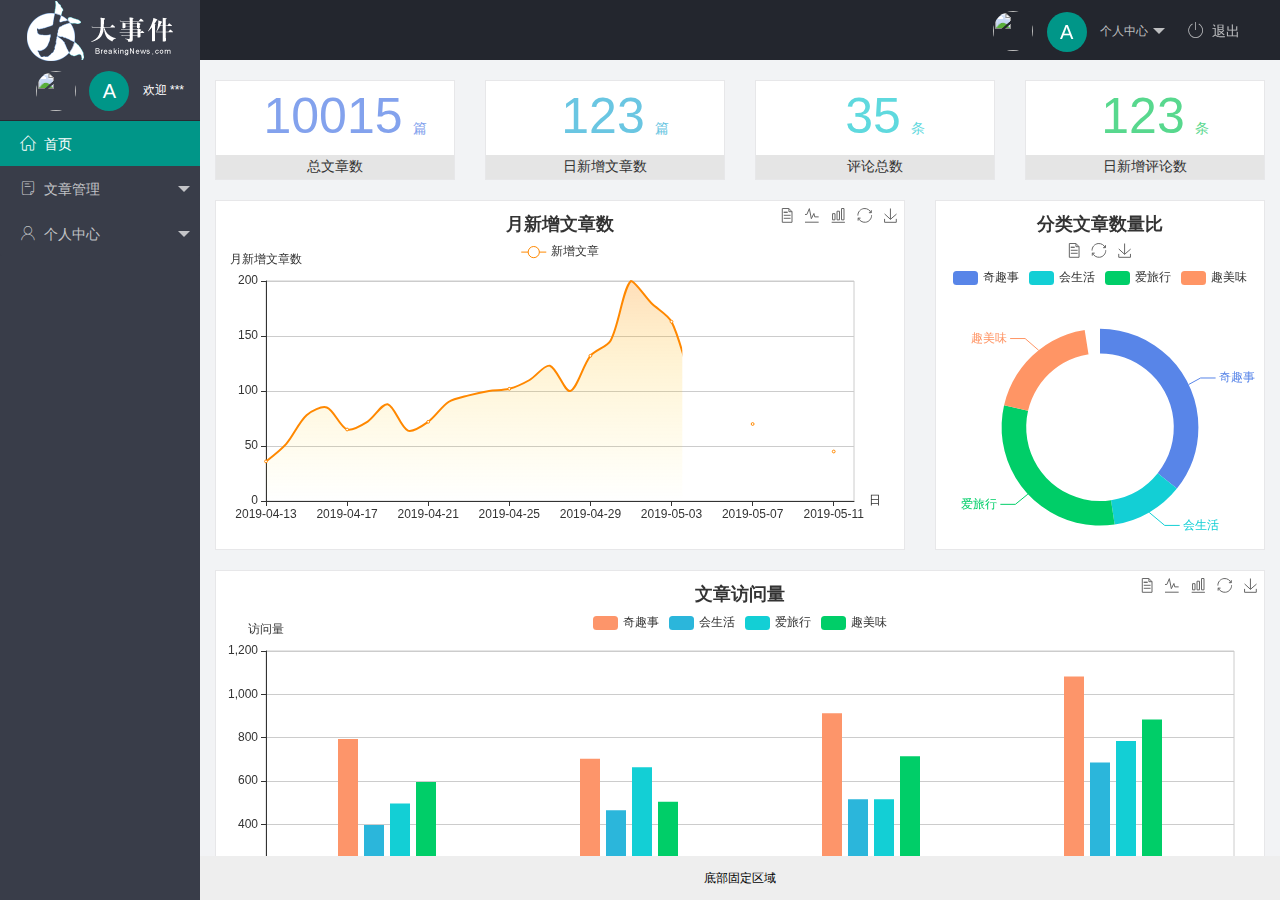
==== commit 6f4497c2: "提交了消息" ====
--- a/index.html
+++ b/index.html
@@ -30,7 +30,7 @@
             </dl>
           </li>
           <li class="layui-nav-item" lay-header-event="menuRight" lay-unselect>
-            <a href="javascript:;"><span class="iconfont icon-tuichu"></span>退出</a>
+            <a id="btnLogout" href="javascript:;"><span class="iconfont icon-tuichu"></span>退出</a>
         </li>
         </ul>
       </div>
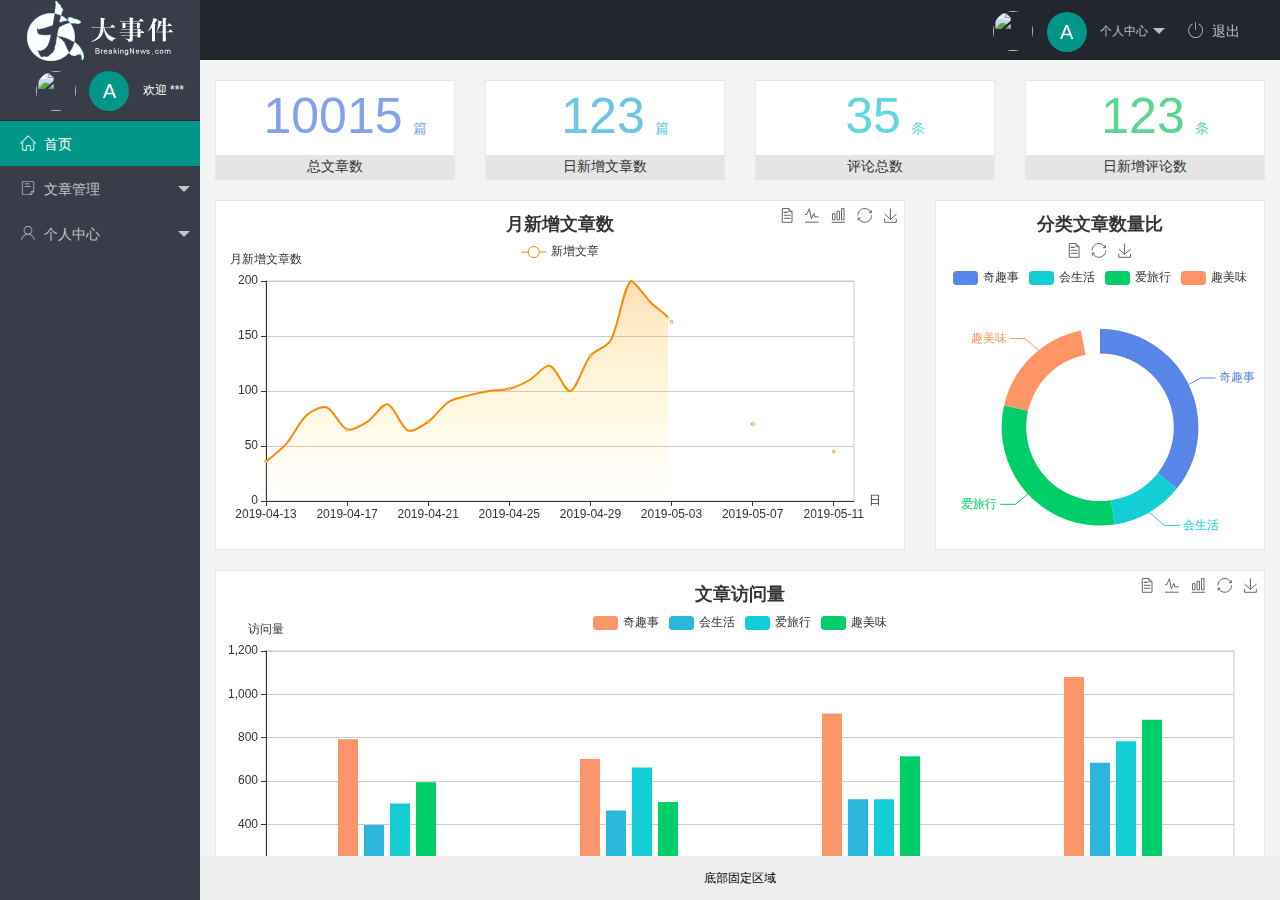
==== commit 6e63a81c: "完成提交" ====
--- a/index.html
+++ b/index.html
@@ -19,61 +19,64 @@
         <ul class="layui-nav layui-layout-right">
           <li class="layui-nav-item layui-hide layui-show-md-inline-block">
             <a href="javascript:;" class="userinfo">
-                <img src="http://t.cn/RCzsdCq" class="layui-nav-img" />
-                <span class="text-avatar">A</span>
-                个人中心
-              </a>
+              <img
+                src="//tva1.sinaimg.cn/crop.0.0.118.118.180/5db11ff4gw1e77d3nqrv8j203b03cweg.jpg"
+                class="layui-nav-img"
+              />
+              <span class="text-avatar">A</span>
+              个人中心
+            </a>
             <dl class="layui-nav-child">
-              <dd><a href="">基本资料</a></dd>
-              <dd><a href="">更换头像</a></dd>
-              <dd><a href="">重置密码</a></dd>
+              <dd><a href="/user/user_info.html" target="fm">基本资料</a></dd>
+              <dd><a href="/user/user_avatar.html" target="fm">更换头像</a></dd>
+              <dd><a href="/user/user_pwd.html" target="fm">重置密码</a></dd>
             </dl>
           </li>
           <li class="layui-nav-item" lay-header-event="menuRight" lay-unselect>
-            <a id="btnLogout" href="javascript:;"><span class="iconfont icon-tuichu"></span>退出</a>
-        </li>
+            <a href="javascript:;" id="btnLogout"><span class="iconfont icon-tuichu"></span>退出</a>
+          </li>
         </ul>
       </div>
 
       <div class="layui-side layui-bg-black">
         <div class="layui-side-scroll">
-            <!-- 左侧侧边栏上面头像 -->
-        <div class="userinfo">
-        <img src="http://t.cn/RCzsdCq" class="layui-nav-img" />
-         <span class="text-avatar">A</span>
-         <span id="welcome">欢迎 ***</span>
-           </div>
-            <!-- 左侧导航区域（可配合layui已有的垂直导航） -->
-            <ul class="layui-nav layui-nav-tree" lay-shrink="all">
-                <li class="layui-nav-item layui-this">
-                    <a href="/home/dashboard.html" target="fm"><span class="iconfont icon-home"></span>首页</a>
-                  </li>
-                <li class="layui-nav-item">
-                    <a class="" href="javascript:;"><span class="iconfont icon-16"></span>文章管理</a>
-                    <dl class="layui-nav-child">
-                        <dd><a href="javascript:;"><i class="layui-icon layui-icon-app"></i>文章类别</a></dd>
-                        <dd><a href="javascript:;"><i class="layui-icon layui-icon-app"></i>文章列表</a></dd>
-                        <dd><a href="javascript:;"><i class="layui-icon layui-icon-app"></i>发布文章</a></dd>
-                    </dl>
-                </li>
-                <li class="layui-nav-item">
-                    <a href="javascript:;"><span class="iconfont icon-user"></span>个人中心</a>
-                    <dl class="layui-nav-child">
-                        <dd><a href="javascript:;"><i class="layui-icon layui-icon-app"></i>基本资料</a></dd>
-                        <dd><a href="javascript:;"><i class="layui-icon layui-icon-app"></i>更换头像</a></dd>
-                        <dd><a href="javascript:;"><i class="layui-icon layui-icon-app"></i>重置密码</a></dd>
-                    </dl>
-                </li>
-            </ul>
+          <div class="userinfo">
+            <img
+              src="//tva1.sinaimg.cn/crop.0.0.118.118.180/5db11ff4gw1e77d3nqrv8j203b03cweg.jpg"
+              class="layui-nav-img"
+            />
+            <span class="text-avatar">A</span>
+            <span id="welcome">欢迎 ***</span>
+          </div>
+          <!-- 左侧导航区域（可配合layui已有的垂直导航） -->
+          <ul class="layui-nav layui-nav-tree" lay-shrink="all">
+            <li class="layui-nav-item layui-this"><a href="/home/dashboard.html" target="fm"><span class="iconfont icon-home"></span>首页</a></li>
+            <li class="layui-nav-item">
+              <a class="" href="javascript:;"><span class="iconfont icon-16"></span>文章管理</a>
+              <dl class="layui-nav-child">
+                <dd><a href="/article/art_cate.html" target="fm"><i class="layui-icon layui-icon-app"></i>文章类别</a></dd>
+                <dd><a href="/article/art_list.html" target="fm" ><i class="layui-icon layui-icon-app"></i>文章列表</a></dd>
+                <dd><a href="/article/art_pub.html" target="fm"><i class="layui-icon layui-icon-app"></i>发布文章</a></dd>
+              </dl>
+            </li>
+            <li class="layui-nav-item">
+              <a href="javascript:;"><span class="iconfont icon-user"></span>个人中心</a>
+              <dl class="layui-nav-child">
+                <dd><a href="/user/user_info.html" target="fm"><i class="layui-icon layui-icon-app"></i>基本资料</a></dd>
+                <dd><a href="/user/user_avatar.html" target="fm"><i class="layui-icon layui-icon-app"></i>更换头像</a></dd>
+                <dd><a href="/user/user_pwd.html" target="fm"><i class="layui-icon layui-icon-app"></i>重置密码</a></dd>
+              </dl>
+            </li>
+          </ul>
         </div>
-    </div>
+      </div>
 
-    <div class="layui-body">
+      <div class="layui-body">
         <!-- 内容主体区域 -->
         <iframe name="fm" src="/home/dashboard.html" frameborder="0"></iframe>
-    </div>
+        </div>
 
-      <div class="layui-footer">
+        <div class="layui-footer">
         <!-- 底部固定区域 -->
         底部固定区域
       </div>
